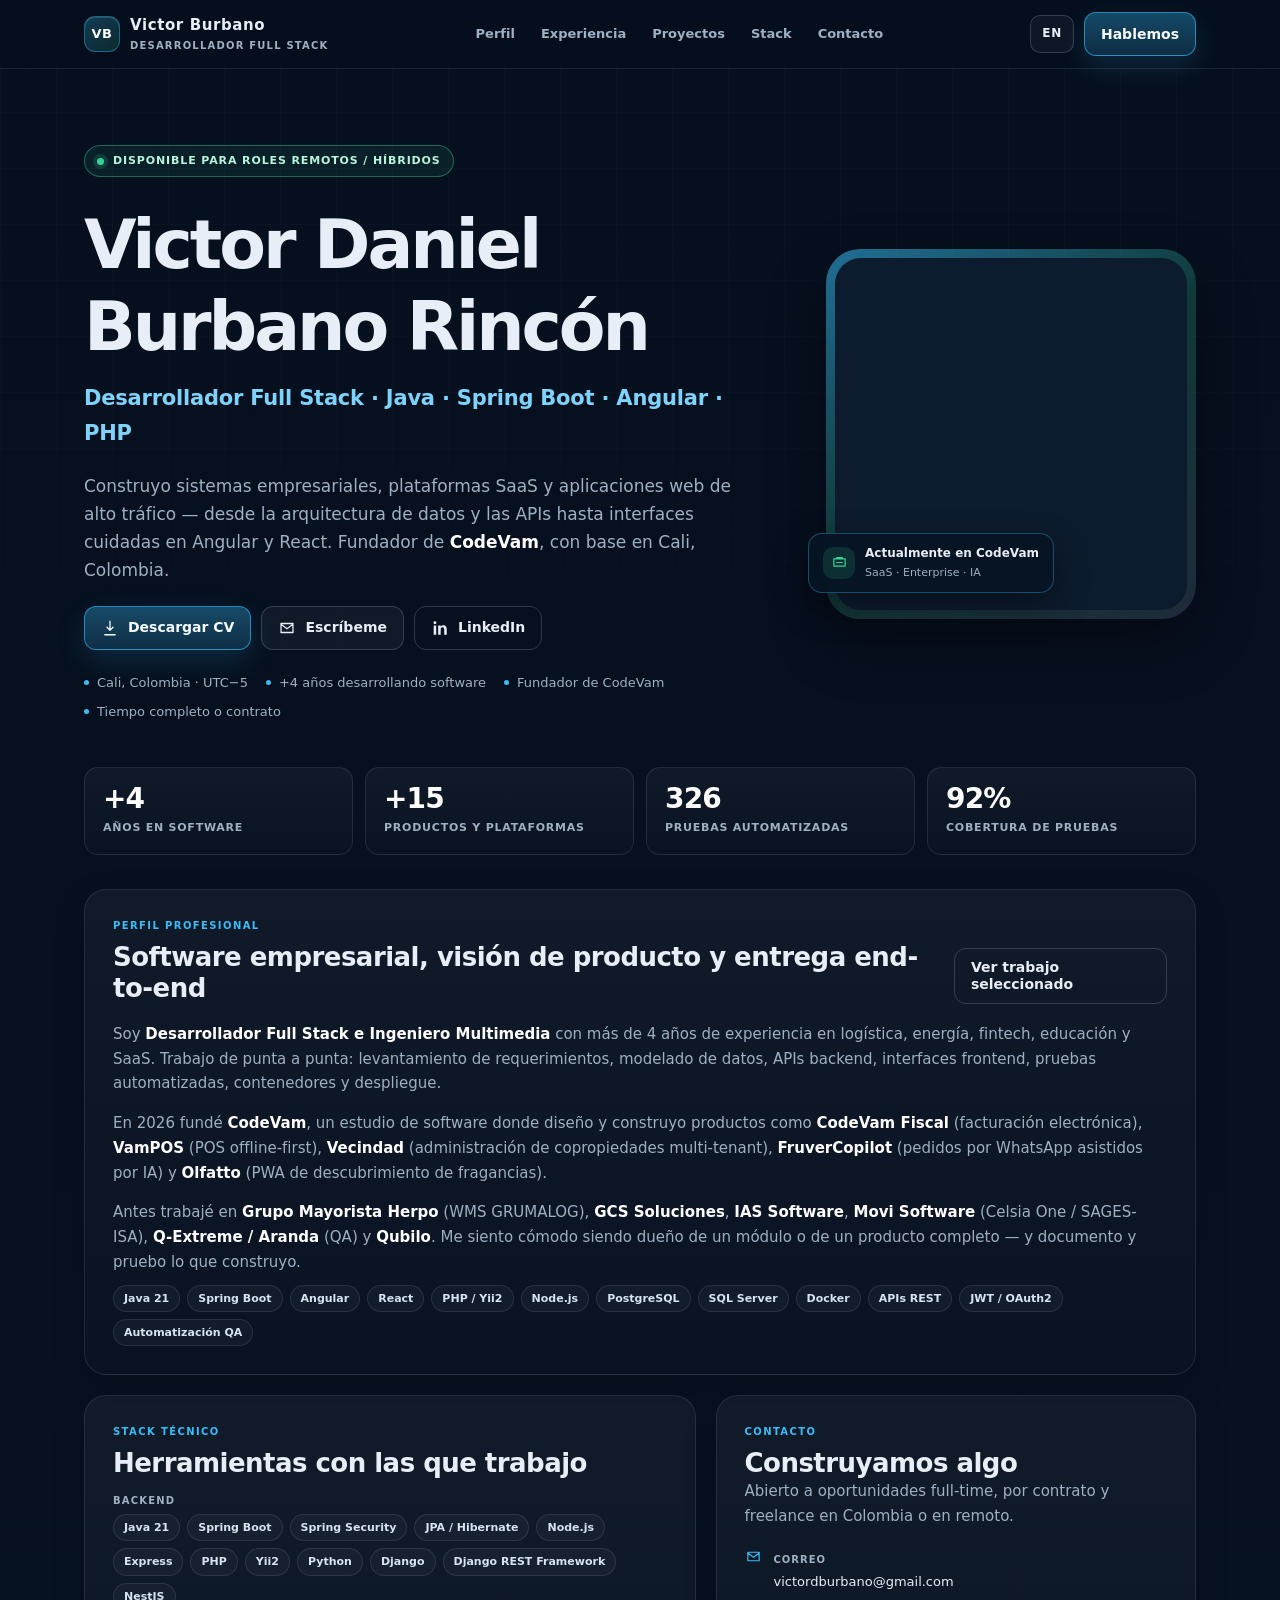
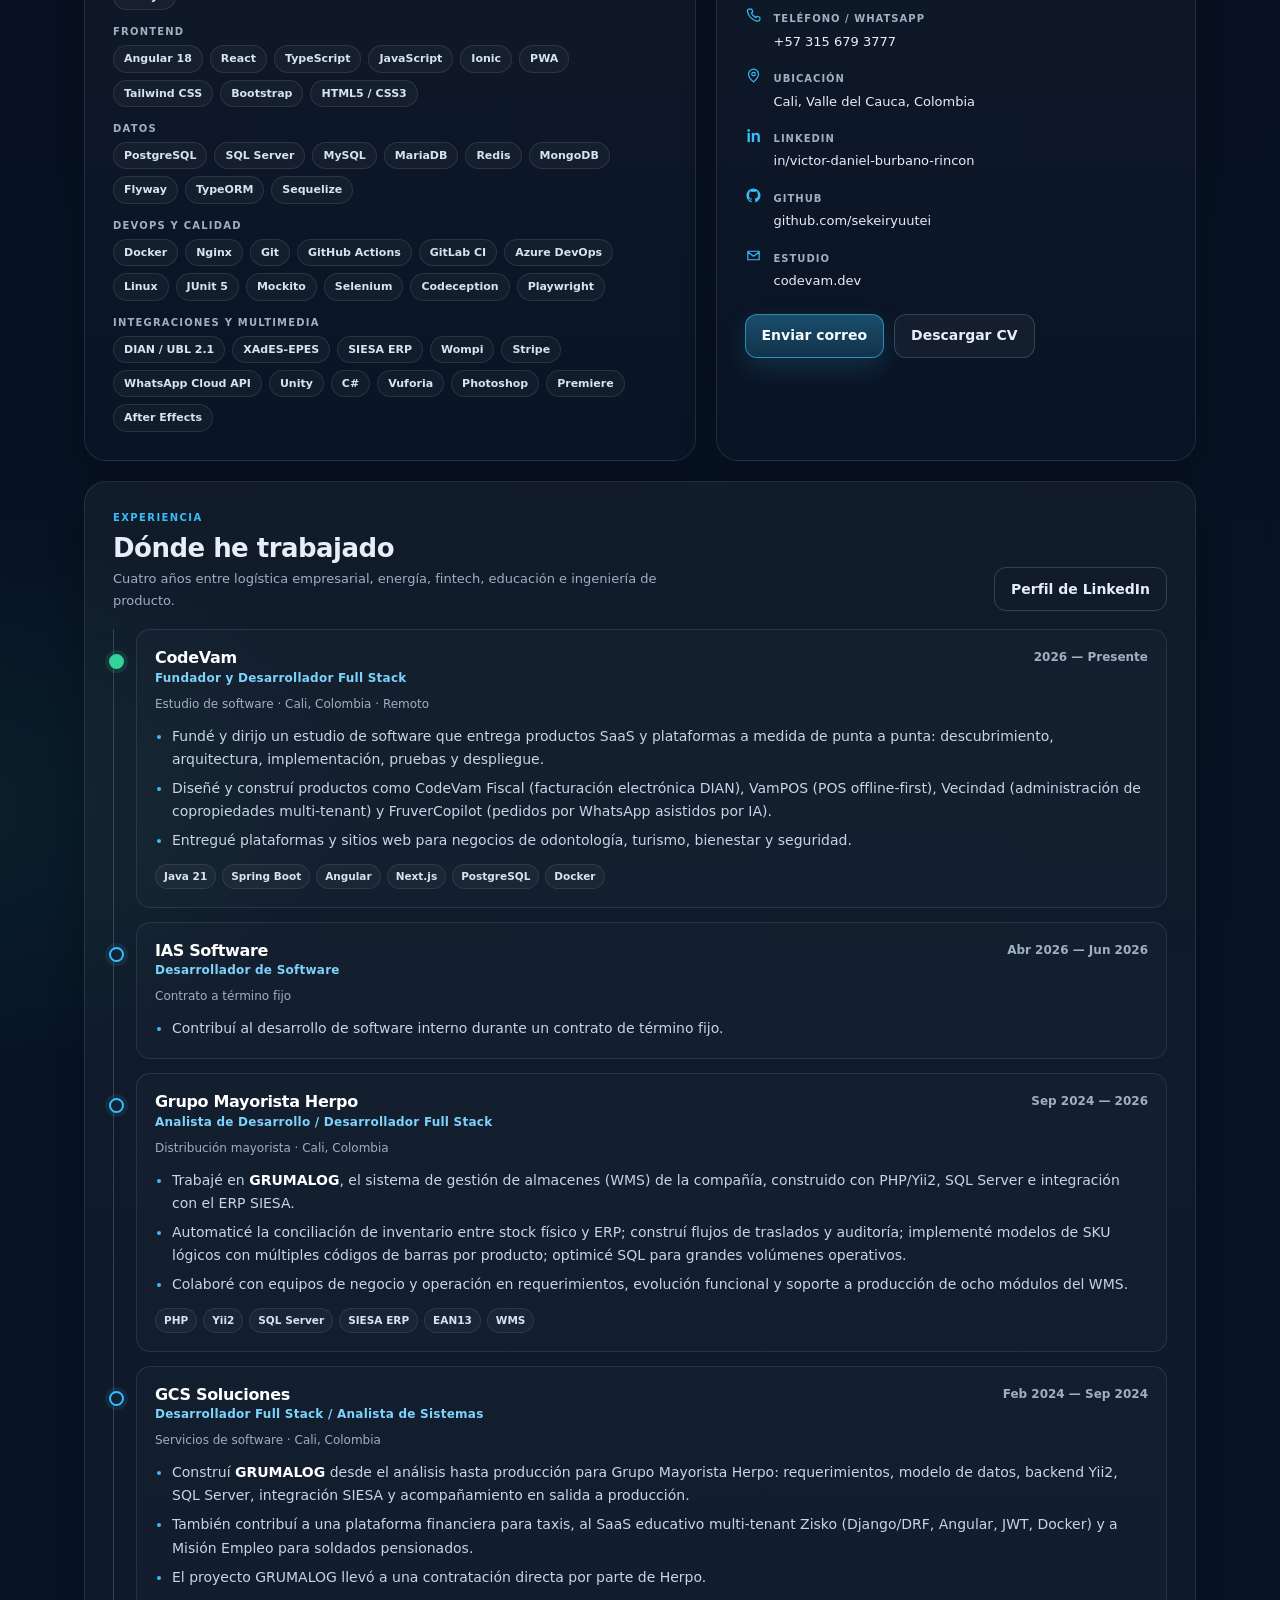
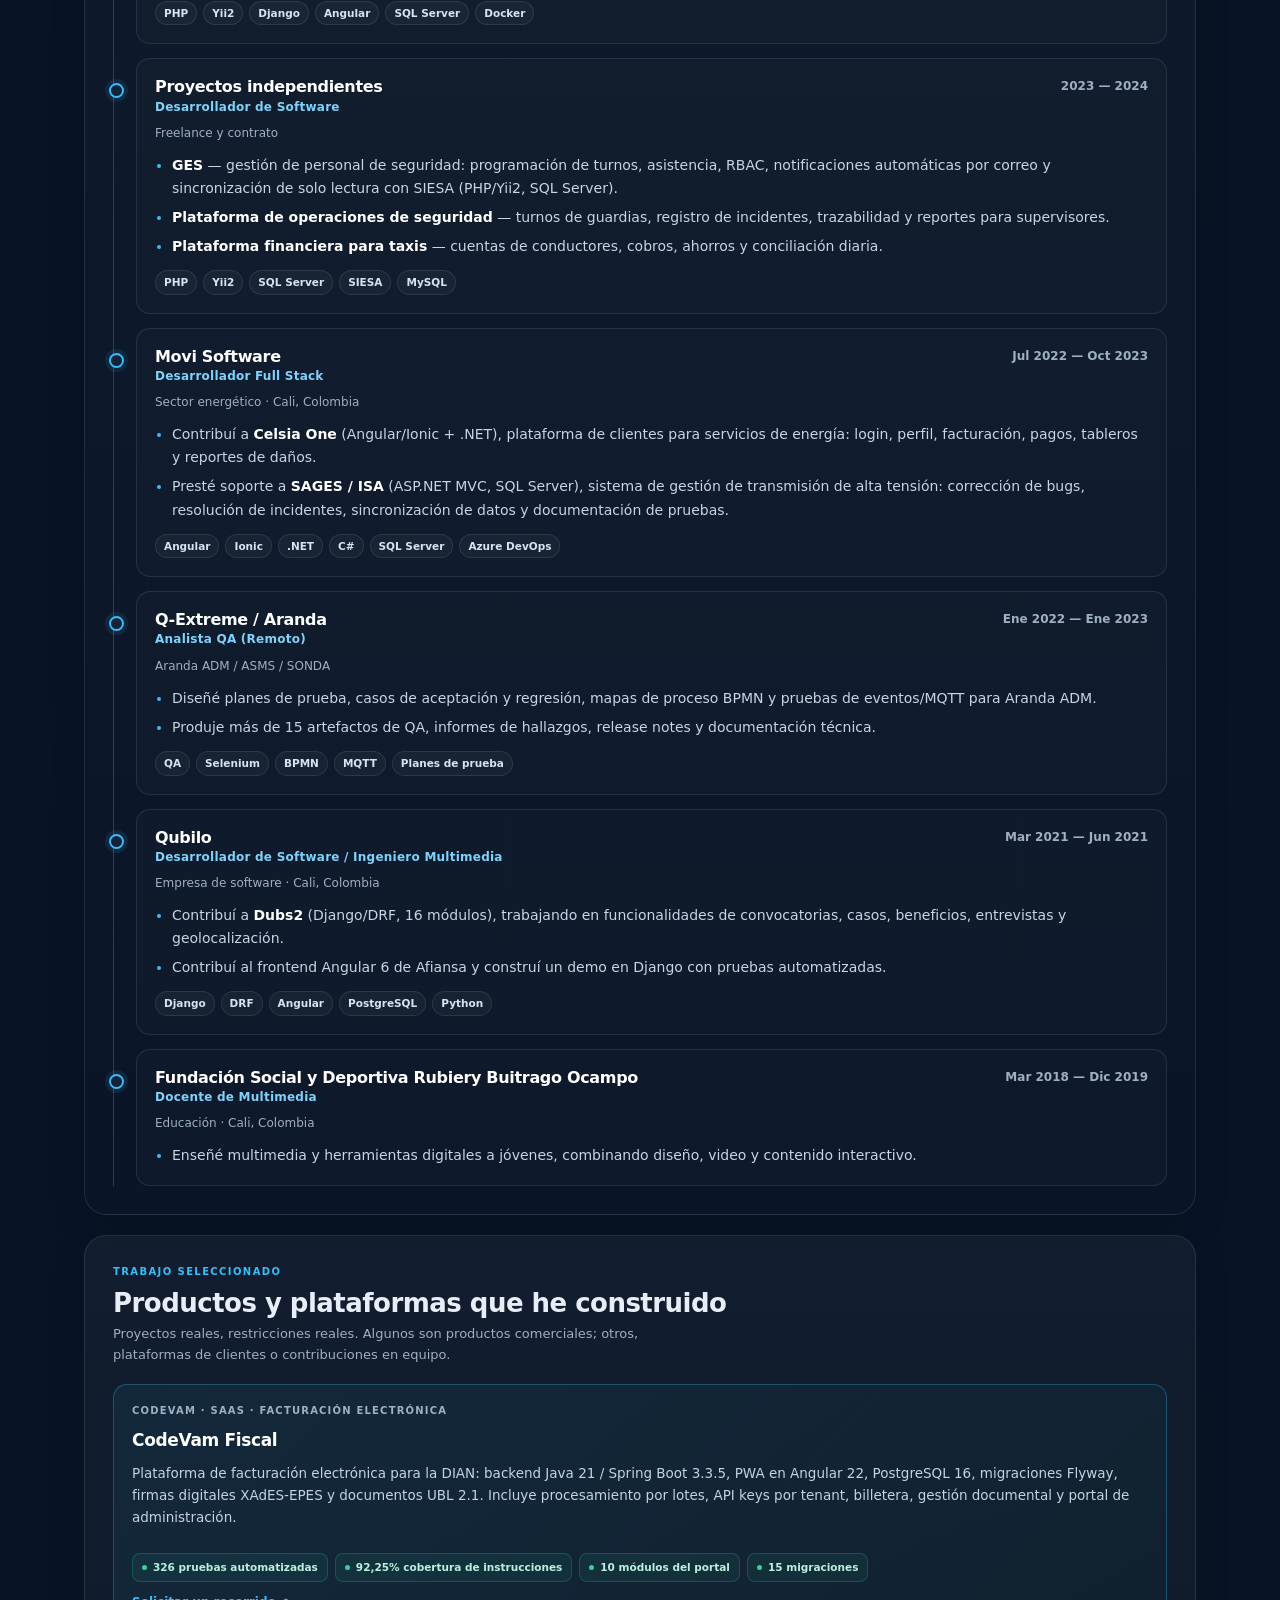
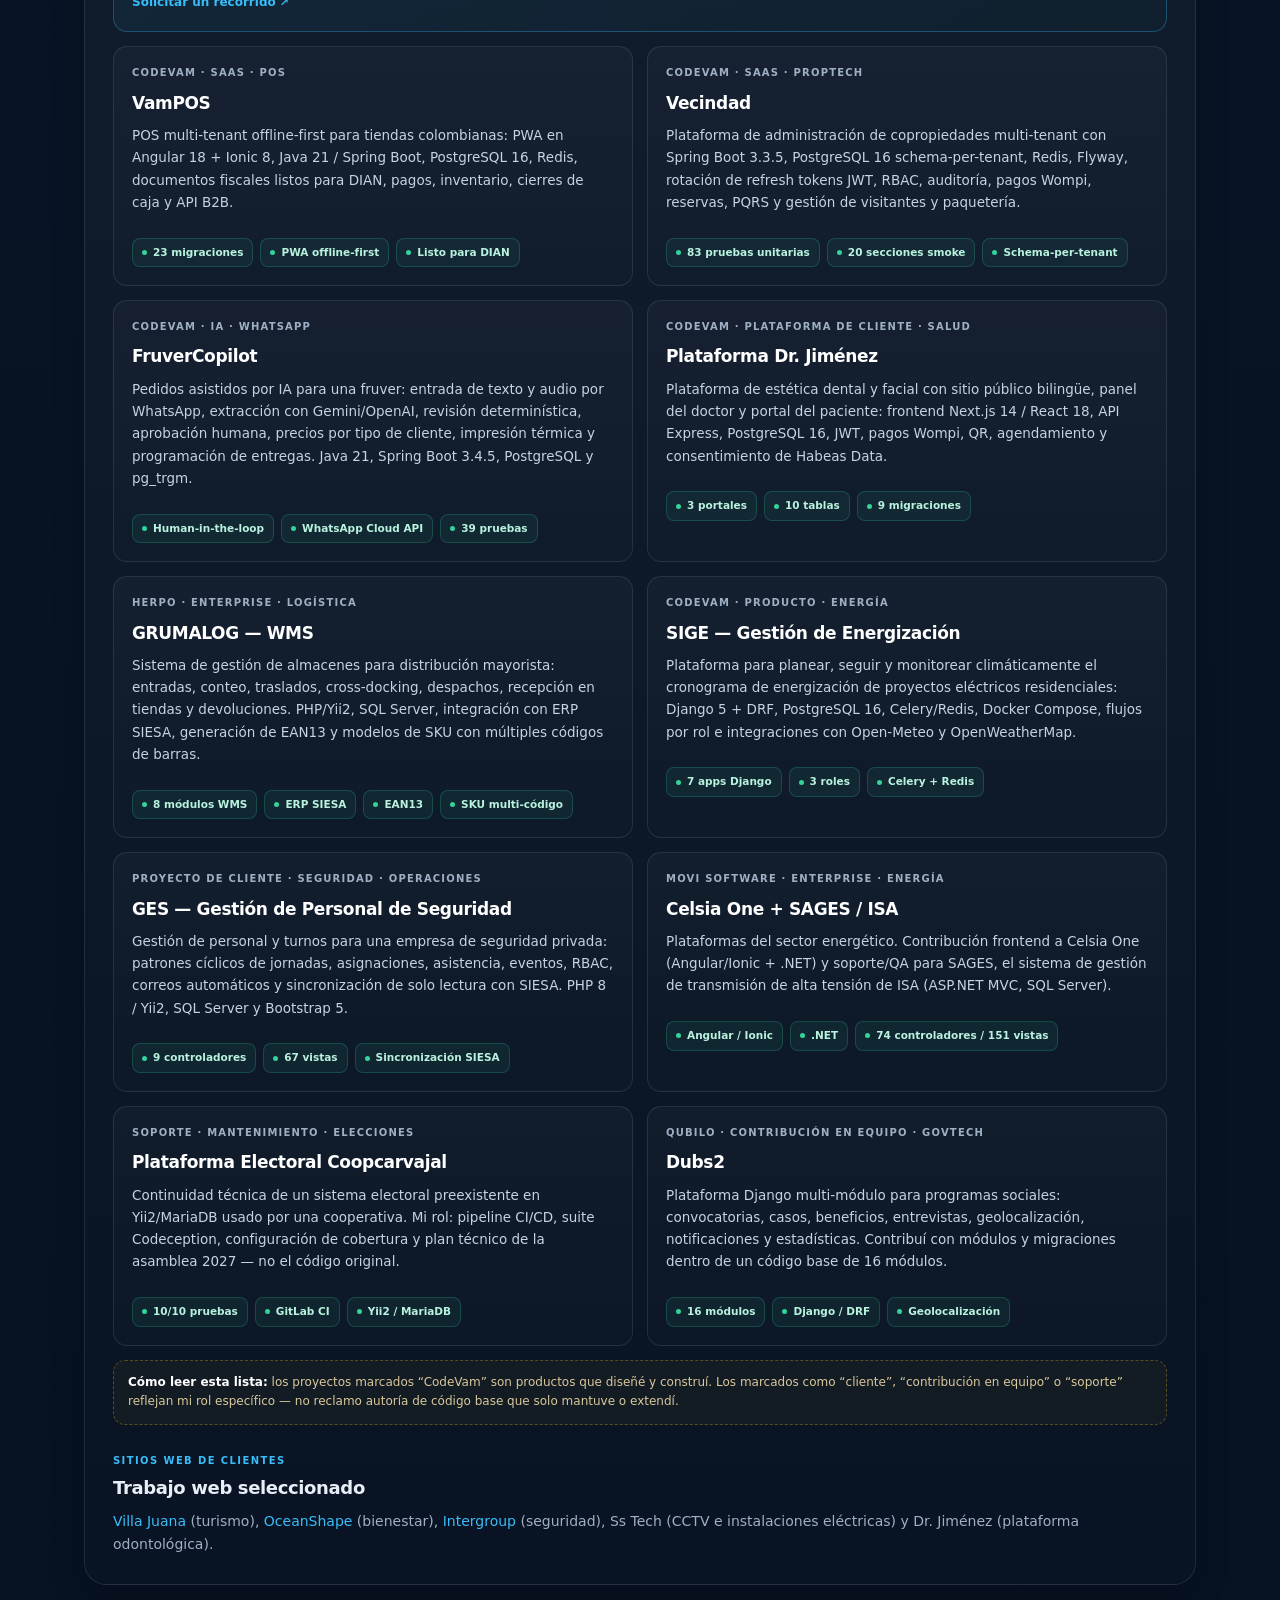
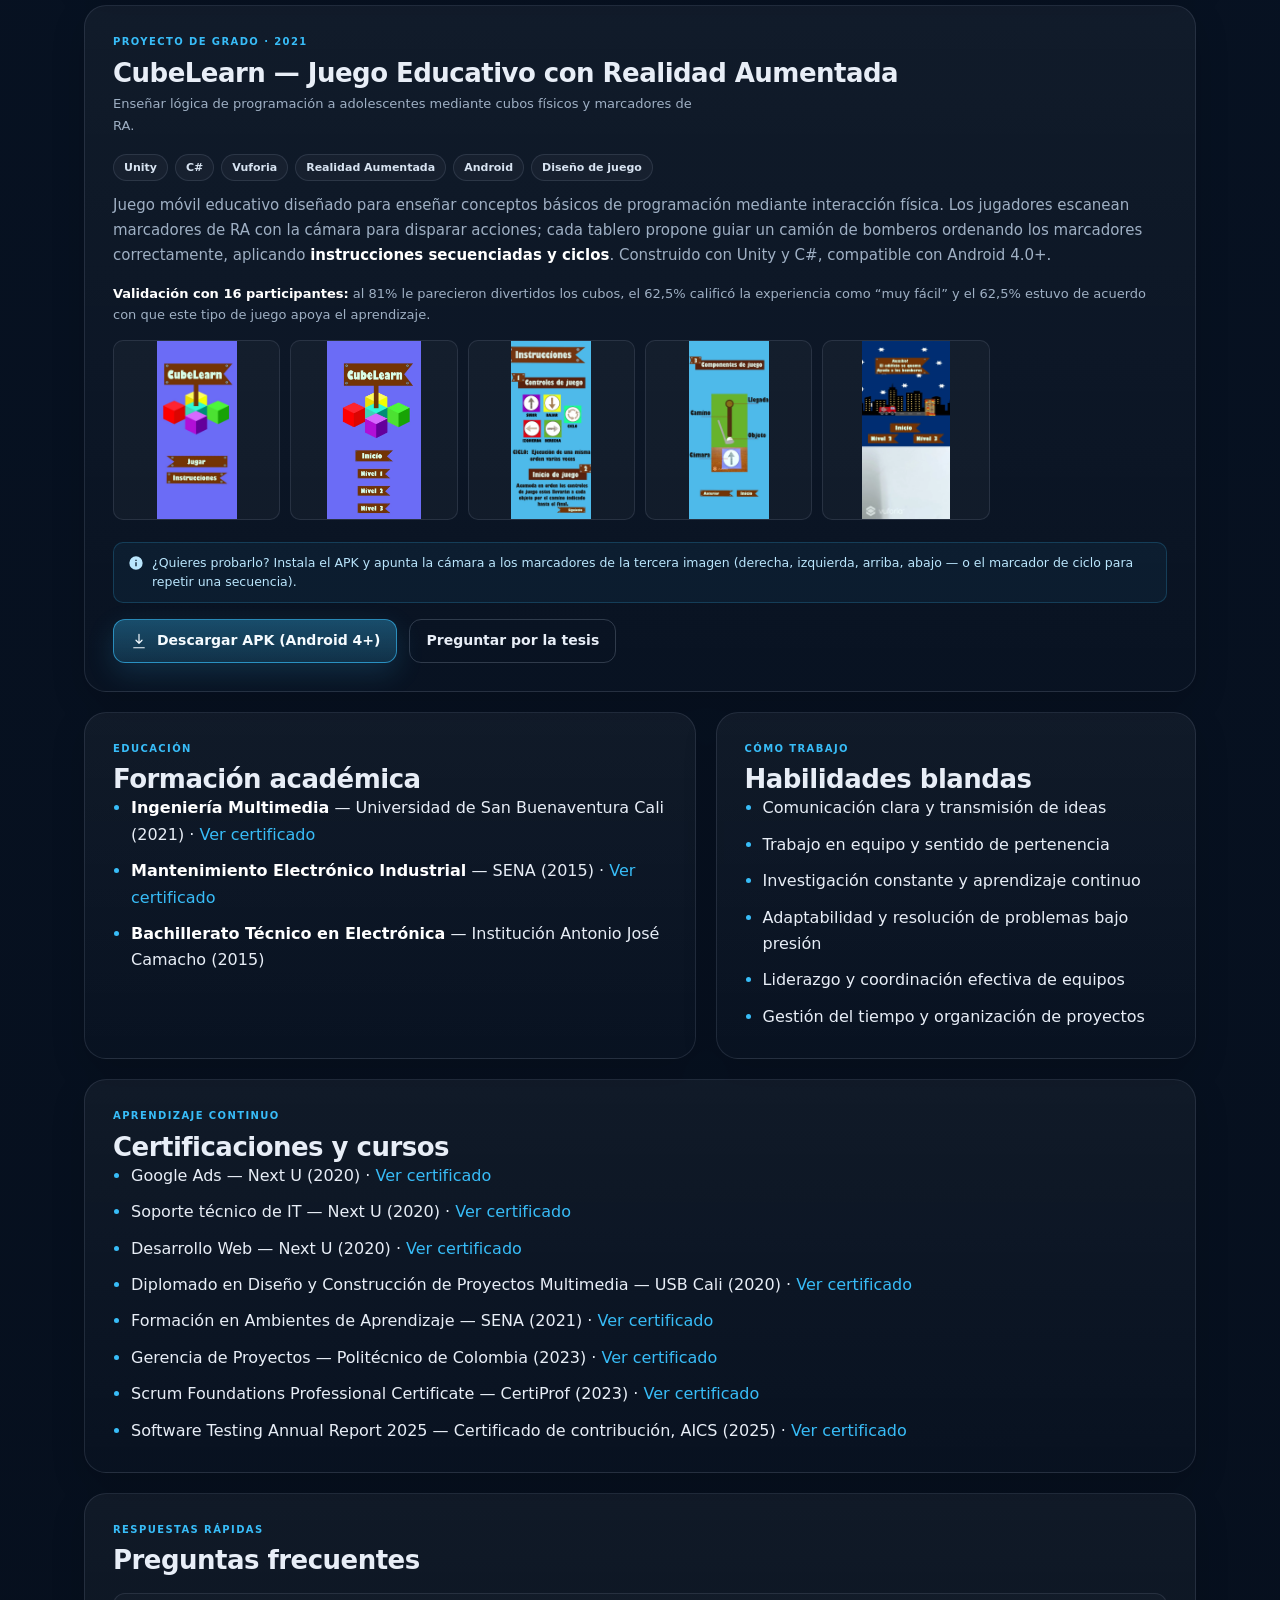
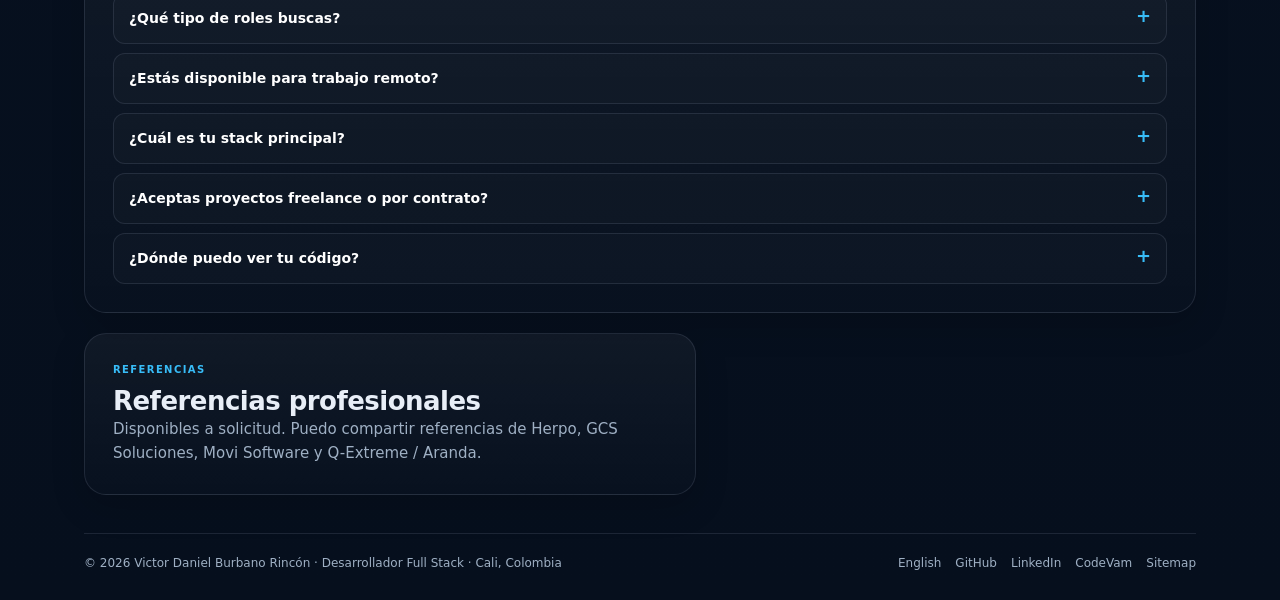
==== es/index.html @ fc30243d "Rebuild bilingual portfolio with verified experience and SEO Rewrite the EN/ES pages with verified r" ====
<!doctype html>
<html lang="es">
<head>
  <meta charset="utf-8">
  <meta name="viewport" content="width=device-width, initial-scale=1">
  <meta name="color-scheme" content="dark light">
  <meta name="format-detection" content="telephone=no">

  <title>Victor Burbano | Desarrollador Full Stack (Java, Spring Boot, Angular) — Cali, Colombia</title>
  <meta name="description" content="Desarrollador Full Stack en Cali, Colombia. Java/Spring Boot, Angular/React, PHP/Yii2 y Node. Fundador de CodeVam. Disponible para roles remotos e híbridos.">
  <meta name="keywords" content="Victor Burbano, Victor Daniel Burbano Rincón, desarrollador full stack Cali, desarrollador Java Colombia, Spring Boot, Angular, React, PHP Yii2, Node.js, trabajo remoto Colombia, CodeVam, ingeniero multimedia">
  <meta name="author" content="Victor Daniel Burbano Rincón">
  <meta name="robots" content="index, follow, max-image-preview:large, max-snippet:-1, max-video-preview:-1">
  <meta name="theme-color" content="#060f1d">
  <link rel="canonical" href="https://victorburbano.com/es/">
  <link rel="alternate" hreflang="en" href="https://victorburbano.com/">
  <link rel="alternate" hreflang="es" href="https://victorburbano.com/es/">
  <link rel="alternate" hreflang="x-default" href="https://victorburbano.com/">

  <!-- Open Graph -->
  <meta property="og:type" content="profile">
  <meta property="og:site_name" content="Victor Burbano — Desarrollador Full Stack">
  <meta property="og:url" content="https://victorburbano.com/es/">
  <meta property="og:title" content="Victor Burbano | Desarrollador Full Stack (Java, Spring Boot, Angular)">
  <meta property="og:description" content="Desarrollador Full Stack en Cali, Colombia. Java/Spring Boot, Angular/React, PHP/Yii2 y Node. Fundador de CodeVam. Disponible para roles remotos e híbridos.">
  <meta property="og:image" content="https://victorburbano.com/assets/og-image-es.jpg">
  <meta property="og:image:secure_url" content="https://victorburbano.com/assets/og-image-es.jpg">
  <meta property="og:image:type" content="image/jpeg">
  <meta property="og:image:width" content="1200">
  <meta property="og:image:height" content="630">
  <meta property="og:image:alt" content="Victor Burbano — Desarrollador Full Stack, Cali, Colombia">
  <meta property="og:locale" content="es_CO">
  <meta property="og:locale:alternate" content="en_US">
  <meta property="profile:first_name" content="Victor Daniel">
  <meta property="profile:last_name" content="Burbano Rincón">
  <meta property="profile:username" content="sekeiryuutei">

  <!-- Twitter / X -->
  <meta name="twitter:card" content="summary_large_image">
  <meta name="twitter:title" content="Victor Burbano | Desarrollador Full Stack (Java, Spring Boot, Angular)">
  <meta name="twitter:description" content="Desarrollador Full Stack en Cali, Colombia. Java/Spring Boot, Angular/React, PHP/Yii2 y Node. Fundador de CodeVam.">
  <meta name="twitter:image" content="https://victorburbano.com/assets/og-image-es.jpg">
  <meta name="twitter:image:alt" content="Victor Burbano — Desarrollador Full Stack, Cali, Colombia">

  <link rel="icon" href="../assets/favicon.ico" sizes="any">
  <link rel="icon" type="image/png" sizes="32x32" href="../assets/favicon-32.png">
  <link rel="icon" type="image/svg+xml" href="../assets/favicon.svg">
  <link rel="apple-touch-icon" sizes="180x180" href="../assets/apple-touch-icon.png">
  <link rel="manifest" href="../assets/site.webmanifest">

  <link rel="preload" as="image" href="../assets/profile-800.webp" type="image/webp" fetchpriority="high">
  <link href="../assets/estilos.css" rel="stylesheet">
  <script src="../js/app.js" defer></script>

  <script type="application/ld+json">
  {
    "@context": "https://schema.org",
    "@graph": [
      {
        "@type": "WebSite",
        "@id": "https://victorburbano.com/#website",
        "url": "https://victorburbano.com/",
        "name": "Victor Burbano — Desarrollador Full Stack",
        "description": "Portafolio y hoja de vida de Victor Daniel Burbano Rincón, Desarrollador Full Stack en Cali, Colombia.",
        "inLanguage": ["en", "es"],
        "publisher": { "@id": "https://victorburbano.com/#person" }
      },
      {
        "@type": "ProfilePage",
        "@id": "https://victorburbano.com/es/#profile",
        "url": "https://victorburbano.com/es/",
        "name": "Victor Burbano — Desarrollador Full Stack",
        "isPartOf": { "@id": "https://victorburbano.com/#website" },
        "about": { "@id": "https://victorburbano.com/#person" },
        "mainEntity": { "@id": "https://victorburbano.com/#person" },
        "inLanguage": "es",
        "dateModified": "2026-10-19"
      },
      {
        "@type": "Person",
        "@id": "https://victorburbano.com/#person",
        "name": "Victor Daniel Burbano Rincón",
        "alternateName": ["Victor Burbano", "Víctor Burbano", "Victor Daniel Burbano"],
        "jobTitle": "Desarrollador Full Stack",
        "description": "Desarrollador Full Stack e Ingeniero Multimedia con más de 4 años de experiencia construyendo sistemas empresariales, plataformas SaaS y aplicaciones web. Fundador de CodeVam.",
        "url": "https://victorburbano.com/",
        "image": {
          "@type": "ImageObject",
          "url": "https://victorburbano.com/assets/profile-800.jpg",
          "width": 800,
          "height": 800
        },
        "email": "victordburbano@gmail.com",
        "telephone": "+573156793777",
        "address": {
          "@type": "PostalAddress",
          "addressLocality": "Cali",
          "addressRegion": "Valle del Cauca",
          "addressCountry": "CO"
        },
        "sameAs": [
          "https://www.linkedin.com/in/victor-daniel-burbano-rincon-93b882168",
          "https://github.com/sekeiryuutei",
          "https://codevam.dev/",
          "https://www.instagram.com/victor_daniel_burbano/"
        ],
        "worksFor": {
          "@type": "Organization",
          "name": "CodeVam",
          "url": "https://codevam.dev/",
          "description": "Estudio de software para plataformas web a medida, productos SaaS e integraciones empresariales."
        },
        "alumniOf": [
          {
            "@type": "CollegeOrUniversity",
            "name": "Universidad de San Buenaventura Cali",
            "url": "https://www.usbcali.edu.co/"
          },
          {
            "@type": "EducationalOrganization",
            "name": "SENA",
            "url": "https://www.sena.edu.co/"
          }
        ],
        "hasCredential": [
          {
            "@type": "EducationalOccupationalCredential",
            "name": "Ingeniería Multimedia",
            "credentialCategory": "degree",
            "dateCreated": "2021"
          },
          {
            "@type": "EducationalOccupationalCredential",
            "name": "Scrum Foundations Professional Certificate",
            "credentialCategory": "certificate",
            "recognizedBy": { "@type": "Organization", "name": "CertiProf" },
            "dateCreated": "2023"
          }
        ],
        "knowsAbout": [
          "Java", "Spring Boot", "Spring Security", "Angular", "React", "TypeScript",
          "PHP", "Yii2", "Node.js", "Express", "Python", "Django",
          "PostgreSQL", "SQL Server", "MySQL", "MariaDB", "Redis", "MongoDB",
          "Docker", "GitLab CI", "GitHub Actions", "REST APIs", "JWT", "OAuth2",
          "Facturación electrónica", "DIAN", "SIESA ERP", "Arquitectura de software",
          "Pruebas automatizadas", "Selenium", "JUnit", "Codeception"
        ],
        "knowsLanguage": [
          { "@type": "Language", "name": "Español" },
          { "@type": "Language", "name": "Inglés" }
        ],
        "hasOccupation": {
          "@type": "Occupation",
          "name": "Desarrollador Full Stack",
          "occupationLocation": {
            "@type": "City",
            "name": "Cali",
            "addressCountry": "CO"
          },
          "skills": "Java, Spring Boot, Angular, React, PHP, Yii2, Node.js, PostgreSQL, SQL Server, Docker, automatización de pruebas"
        },
        "seeks": {
          "@type": "Demand",
          "name": "Roles full-time o por contrato de desarrollo full stack, backend o frontend — remoto o híbrido"
        }
      }
    ]
  }
  </script>

  <script type="application/ld+json">
  {
    "@context": "https://schema.org",
    "@type": "FAQPage",
    "mainEntity": [
      {
        "@type": "Question",
        "name": "¿Qué tipo de roles busca Victor Burbano?",
        "acceptedAnswer": {
          "@type": "Answer",
          "text": "Roles full stack, backend (Java/Spring Boot, PHP/Yii2, Node.js) y frontend (Angular/React). Está abierto a posiciones remotas o híbridas, full-time o por contrato."
        }
      },
      {
        "@type": "Question",
        "name": "¿Victor Burbano está disponible para trabajo remoto?",
        "acceptedAnswer": {
          "@type": "Answer",
          "text": "Sí. Está radicado en Cali, Colombia (UTC-5), y puede tener overlap con equipos de Estados Unidos y Europa."
        }
      },
      {
        "@type": "Question",
        "name": "¿Cuál es el stack principal de Victor Burbano?",
        "acceptedAnswer": {
          "@type": "Answer",
          "text": "Java 21 y Spring Boot, Angular y React, PHP/Yii2, Node.js, PostgreSQL y SQL Server, Docker, y pruebas automatizadas con JUnit, Mockito, Selenium y Codeception."
        }
      },
      {
        "@type": "Question",
        "name": "¿Victor Burbano acepta proyectos freelance o por contrato?",
        "acceptedAnswer": {
          "@type": "Answer",
          "text": "Sí, a través de CodeVam. Puede unirse a un equipo existente o entregar un proyecto de principio a fin, desde la arquitectura y el diseño de base de datos hasta el despliegue y las pruebas."
        }
      }
    ]
  }
  </script>
</head>

<body>
  <a class="skip-link" href="#main">Saltar al contenido</a>

  <header class="topbar">
    <div class="topbar-inner">
      <a class="brand" href="/es/">
        <span class="brand-mark" aria-hidden="true">VB</span>
        <span>Victor Burbano<small>Desarrollador Full Stack</small></span>
      </a>

      <nav class="site-nav" aria-label="Navegación principal">
        <a href="#about">Perfil</a>
        <a href="#experience">Experiencia</a>
        <a href="#projects">Proyectos</a>
        <a href="#skills">Stack</a>
        <a href="#contact">Contacto</a>
      </nav>

      <div class="header-actions">
        <a class="lang-switch" href="/" hreflang="en" lang="en" aria-label="EN - View this page in English">EN</a>
        <a class="btn primary" href="#contact">Hablemos</a>
      </div>
    </div>
  </header>

  <div class="wrap">
    <section class="hero" aria-labelledby="hero-title">
      <div class="hero-copy">
        <p class="availability"><span class="dot" aria-hidden="true"></span> Disponible para roles remotos / híbridos</p>
        <h1 id="hero-title">Victor Daniel Burbano Rincón</h1>
        <p class="hero-role">Desarrollador Full Stack · Java · Spring Boot · Angular · PHP</p>
        <p class="hero-lede">
          Construyo sistemas empresariales, plataformas SaaS y aplicaciones web de alto tráfico — desde la
          arquitectura de datos y las APIs hasta interfaces cuidadas en Angular y React. Fundador de
          <strong>CodeVam</strong>, con base en Cali, Colombia.
        </p>
        <div class="actions">
          <a class="btn primary" href="../assets/cv.pdf" download="Victor_Burbano_CV.pdf">
            <svg width="18" height="18" viewBox="0 0 24 24" fill="none" aria-hidden="true">
              <path d="M12 3v12m0 0 4-4m-4 4-4-4M5 21h14" stroke="currentColor" stroke-width="1.7" stroke-linecap="round" stroke-linejoin="round"/>
            </svg>
            Descargar CV
          </a>
          <a class="btn" href="mailto:victordburbano@gmail.com?subject=Oportunidad%20laboral%20para%20Victor%20Burbano">
            <svg width="18" height="18" viewBox="0 0 24 24" fill="none" aria-hidden="true">
              <path d="M4 6h16v12H4zM4 7l8 6 8-6" stroke="currentColor" stroke-width="1.7" stroke-linecap="round" stroke-linejoin="round"/>
            </svg>
            Escríbeme
          </a>
          <a class="btn ghost" href="https://www.linkedin.com/in/victor-daniel-burbano-rincon-93b882168" target="_blank" rel="me noopener noreferrer">
            <svg width="18" height="18" viewBox="0 0 24 24" fill="currentColor" aria-hidden="true">
              <path d="M6.94 8.5H3.56V21h3.38V8.5ZM5.25 3A1.97 1.97 0 1 0 5.24 6.94 1.97 1.97 0 0 0 5.25 3ZM21 13.57c0-3.64-1.94-5.33-4.53-5.33a3.92 3.92 0 0 0-3.56 1.96V8.5H9.53V21h3.38v-6.68c0-1.76.33-3.47 2.52-3.47 2.15 0 2.18 2.01 2.18 3.58V21H21v-7.43Z"/>
            </svg>
            LinkedIn
          </a>
        </div>
        <ul class="hero-facts">
          <li>Cali, Colombia · UTC−5</li>
          <li>+4 años desarrollando software</li>
          <li>Fundador de CodeVam</li>
          <li>Tiempo completo o contrato</li>
        </ul>
      </div>

      <div class="hero-photo">
        <div class="photo-frame">
          <picture>
            <source type="image/webp" srcset="../assets/profile-400.webp 400w, ../assets/profile-800.webp 800w" sizes="(max-width: 760px) 330px, 370px">
            <img src="../assets/profile-800.jpg" srcset="../assets/profile-400.jpg 400w, ../assets/profile-800.jpg 800w" sizes="(max-width: 760px) 330px, 370px" alt="Retrato de Victor Daniel Burbano Rincón" width="800" height="800" fetchpriority="high" decoding="async">
          </picture>
        </div>
        <div class="photo-note">
          <span class="mini-icon" aria-hidden="true">
            <svg width="17" height="17" viewBox="0 0 24 24" fill="none"><path d="M4 7h16v10H4zM8 7V5h8v2M8 12h8" stroke="currentColor" stroke-width="1.7" stroke-linecap="round" stroke-linejoin="round"/></svg>
          </span>
          <div>Actualmente en CodeVam<span>SaaS · Enterprise · IA</span></div>
        </div>
      </div>
    </section>

    <div class="stats" aria-label="Resumen de carrera">
      <div class="stat"><strong>+4</strong><span>Años en software</span></div>
      <div class="stat"><strong>+15</strong><span>Productos y plataformas</span></div>
      <div class="stat"><strong>326</strong><span>Pruebas automatizadas</span></div>
      <div class="stat"><strong>92%</strong><span>Cobertura de pruebas</span></div>
    </div>

    <main id="main" class="grid content">
      <section class="card card--wide" id="about" aria-labelledby="about-title">
        <div class="section-head">
          <div>
            <span class="eyebrow">Perfil profesional</span>
            <h2 id="about-title">Software empresarial, visión de producto y entrega end-to-end</h2>
          </div>
          <a class="btn ghost" href="#projects">Ver trabajo seleccionado</a>
        </div>
        <div class="lede">
          <p>
            Soy <strong>Desarrollador Full Stack e Ingeniero Multimedia</strong> con más de 4 años de experiencia
            en logística, energía, fintech, educación y SaaS. Trabajo de punta a punta: levantamiento de
            requerimientos, modelado de datos, APIs backend, interfaces frontend, pruebas automatizadas,
            contenedores y despliegue.
          </p>
          <p>
            En 2026 fundé <strong>CodeVam</strong>, un estudio de software donde diseño y construyo productos como
            <strong>CodeVam Fiscal</strong> (facturación electrónica), <strong>VamPOS</strong> (POS offline-first),
            <strong>Vecindad</strong> (administración de copropiedades multi-tenant), <strong>FruverCopilot</strong>
            (pedidos por WhatsApp asistidos por IA) y <strong>Olfatto</strong> (PWA de descubrimiento de fragancias).
          </p>
          <p>
            Antes trabajé en <strong>Grupo Mayorista Herpo</strong> (WMS GRUMALOG), <strong>GCS Soluciones</strong>,
            <strong>IAS Software</strong>, <strong>Movi Software</strong> (Celsia One / SAGES-ISA),
            <strong>Q-Extreme / Aranda</strong> (QA) y <strong>Qubilo</strong>. Me siento cómodo siendo dueño de un
            módulo o de un producto completo — y documento y pruebo lo que construyo.
          </p>
        </div>
        <div class="pills" aria-label="Tecnologías principales">
          <span class="pill">Java 21</span><span class="pill">Spring Boot</span><span class="pill">Angular</span>
          <span class="pill">React</span><span class="pill">PHP / Yii2</span><span class="pill">Node.js</span>
          <span class="pill">PostgreSQL</span><span class="pill">SQL Server</span><span class="pill">Docker</span>
          <span class="pill">APIs REST</span><span class="pill">JWT / OAuth2</span><span class="pill">Automatización QA</span>
        </div>
      </section>

      <section class="card" id="skills" aria-labelledby="skills-title">
        <span class="eyebrow">Stack técnico</span>
        <h2 id="skills-title">Herramientas con las que trabajo</h2>

        <div class="pill-group">
          <h3>Backend</h3>
          <div class="pills">
            <span class="pill">Java 21</span><span class="pill">Spring Boot</span><span class="pill">Spring Security</span>
            <span class="pill">JPA / Hibernate</span><span class="pill">Node.js</span><span class="pill">Express</span>
            <span class="pill">PHP</span><span class="pill">Yii2</span><span class="pill">Python</span>
            <span class="pill">Django</span><span class="pill">Django REST Framework</span><span class="pill">NestJS</span>
          </div>
        </div>

        <div class="pill-group">
          <h3>Frontend</h3>
          <div class="pills">
            <span class="pill">Angular 18</span><span class="pill">React</span><span class="pill">TypeScript</span>
            <span class="pill">JavaScript</span><span class="pill">Ionic</span><span class="pill">PWA</span>
            <span class="pill">Tailwind CSS</span><span class="pill">Bootstrap</span><span class="pill">HTML5 / CSS3</span>
          </div>
        </div>

        <div class="pill-group">
          <h3>Datos</h3>
          <div class="pills">
            <span class="pill">PostgreSQL</span><span class="pill">SQL Server</span><span class="pill">MySQL</span>
            <span class="pill">MariaDB</span><span class="pill">Redis</span><span class="pill">MongoDB</span>
            <span class="pill">Flyway</span><span class="pill">TypeORM</span><span class="pill">Sequelize</span>
          </div>
        </div>

        <div class="pill-group">
          <h3>DevOps y calidad</h3>
          <div class="pills">
            <span class="pill">Docker</span><span class="pill">Nginx</span><span class="pill">Git</span>
            <span class="pill">GitHub Actions</span><span class="pill">GitLab CI</span><span class="pill">Azure DevOps</span>
            <span class="pill">Linux</span><span class="pill">JUnit 5</span><span class="pill">Mockito</span>
            <span class="pill">Selenium</span><span class="pill">Codeception</span><span class="pill">Playwright</span>
          </div>
        </div>

        <div class="pill-group">
          <h3>Integraciones y multimedia</h3>
          <div class="pills">
            <span class="pill">DIAN / UBL 2.1</span><span class="pill">XAdES-EPES</span><span class="pill">SIESA ERP</span>
            <span class="pill">Wompi</span><span class="pill">Stripe</span><span class="pill">WhatsApp Cloud API</span>
            <span class="pill">Unity</span><span class="pill">C#</span><span class="pill">Vuforia</span>
            <span class="pill">Photoshop</span><span class="pill">Premiere</span><span class="pill">After Effects</span>
          </div>
        </div>
      </section>

      <aside class="card" id="contact" aria-labelledby="contact-title">
        <span class="eyebrow">Contacto</span>
        <h2 id="contact-title">Construyamos algo</h2>
        <p class="lede" style="margin-bottom:16px;">Abierto a oportunidades full-time, por contrato y freelance en Colombia o en remoto.</p>

        <div class="contact-list">
          <div class="contact-item">
            <svg width="17" height="17" viewBox="0 0 24 24" fill="none" aria-hidden="true"><path d="M4 6h16v12H4zM4 7l8 6 8-6" stroke="currentColor" stroke-width="1.7" stroke-linecap="round" stroke-linejoin="round"/></svg>
            <div><span class="label">Correo</span><a href="mailto:victordburbano@gmail.com">victordburbano@gmail.com</a></div>
          </div>
          <div class="contact-item">
            <svg width="17" height="17" viewBox="0 0 24 24" fill="none" aria-hidden="true"><path d="M6.6 3h3l1.4 4.2-2 1.3a13 13 0 0 0 6.5 6.5l1.3-2L21 14.4v3a2.6 2.6 0 0 1-2.8 2.6A16.8 16.8 0 0 1 3.4 5.8 2.6 2.6 0 0 1 6 3Z" stroke="currentColor" stroke-width="1.7" stroke-linejoin="round"/></svg>
            <div><span class="label">Teléfono / WhatsApp</span><a href="https://wa.me/573156793777?text=Hola%20Victor%2C%20vi%20tu%20portafolio" target="_blank" rel="noopener noreferrer">+57 315 679 3777</a></div>
          </div>
          <div class="contact-item">
            <svg width="17" height="17" viewBox="0 0 24 24" fill="none" aria-hidden="true"><path d="M12 21s7-5.2 7-11a7 7 0 1 0-14 0c0 5.8 7 11 7 11Z" stroke="currentColor" stroke-width="1.7"/><circle cx="12" cy="10" r="2.5" stroke="currentColor" stroke-width="1.7"/></svg>
            <div><span class="label">Ubicación</span><span class="value">Cali, Valle del Cauca, Colombia</span></div>
          </div>
          <div class="contact-item">
            <svg width="17" height="17" viewBox="0 0 24 24" fill="currentColor" aria-hidden="true"><path d="M6.94 8.5H3.56V21h3.38V8.5ZM5.25 3A1.97 1.97 0 1 0 5.24 6.94 1.97 1.97 0 0 0 5.25 3ZM21 13.57c0-3.64-1.94-5.33-4.53-5.33a3.92 3.92 0 0 0-3.56 1.96V8.5H9.53V21h3.38v-6.68c0-1.76.33-3.47 2.52-3.47 2.15 0 2.18 2.01 2.18 3.58V21H21v-7.43Z"/></svg>
            <div><span class="label">LinkedIn</span><a href="https://www.linkedin.com/in/victor-daniel-burbano-rincon-93b882168" target="_blank" rel="me noopener noreferrer">in/victor-daniel-burbano-rincon</a></div>
          </div>
          <div class="contact-item">
            <svg width="17" height="17" viewBox="0 0 24 24" fill="currentColor" aria-hidden="true"><path d="M12 2a10 10 0 0 0-3.16 19.49c.5.09.68-.22.68-.48v-1.7c-2.78.6-3.37-1.34-3.37-1.34-.45-1.16-1.1-1.47-1.1-1.47-.9-.62.07-.6.07-.6 1 .07 1.53 1.03 1.53 1.03.88 1.52 2.32 1.08 2.89.83.09-.64.35-1.08.63-1.33-2.22-.25-4.55-1.11-4.55-4.94 0-1.09.39-1.98 1.03-2.68-.1-.25-.45-1.27.1-2.64 0 0 .84-.27 2.75 1.02A9.6 9.6 0 0 1 12 6.8c.85 0 1.71.11 2.51.34 1.9-1.29 2.74-1.02 2.74-1.02.55 1.37.2 2.39.1 2.64.64.7 1.03 1.59 1.03 2.68 0 3.84-2.34 4.68-4.57 4.93.36.31.68.92.68 1.85v2.74c0 .27.18.58.69.48A10 10 0 0 0 12 2Z"/></svg>
            <div><span class="label">GitHub</span><a href="https://github.com/sekeiryuutei" target="_blank" rel="me noopener noreferrer">github.com/sekeiryuutei</a></div>
          </div>
          <div class="contact-item">
            <svg width="17" height="17" viewBox="0 0 24 24" fill="none" aria-hidden="true"><path d="M4 6h16v12H4zM4 7l8 6 8-6" stroke="currentColor" stroke-width="1.7" stroke-linecap="round" stroke-linejoin="round"/></svg>
            <div><span class="label">Estudio</span><a href="https://codevam.dev/" target="_blank" rel="noopener noreferrer">codevam.dev</a></div>
          </div>
        </div>

        <div class="actions">
          <a class="btn primary" href="mailto:victordburbano@gmail.com?subject=Oportunidad%20laboral%20para%20Victor%20Burbano">Enviar correo</a>
          <a class="btn" href="../assets/cv.pdf" download="Victor_Burbano_CV.pdf">Descargar CV</a>
        </div>
      </aside>

      <section class="card card--wide" id="experience" aria-labelledby="experience-title">
        <div class="section-head">
          <div>
            <span class="eyebrow">Experiencia</span>
            <h2 id="experience-title">Dónde he trabajado</h2>
            <p>Cuatro años entre logística empresarial, energía, fintech, educación e ingeniería de producto.</p>
          </div>
          <a class="btn ghost" href="https://www.linkedin.com/in/victor-daniel-burbano-rincon-93b882168" target="_blank" rel="noopener noreferrer">Perfil de LinkedIn</a>
        </div>

        <div class="timeline">
          <article class="job job--current">
            <div class="job-head">
              <div>
                <h3 class="job-title">CodeVam <span>Fundador y Desarrollador Full Stack</span></h3>
                <p class="job-foot">Estudio de software · Cali, Colombia · Remoto</p>
              </div>
              <div class="job-meta">2026 — Presente</div>
            </div>
            <div class="job-body">
              <ul>
                <li>Fundé y dirijo un estudio de software que entrega productos SaaS y plataformas a medida de punta a punta: descubrimiento, arquitectura, implementación, pruebas y despliegue.</li>
                <li>Diseñé y construí productos como CodeVam Fiscal (facturación electrónica DIAN), VamPOS (POS offline-first), Vecindad (administración de copropiedades multi-tenant) y FruverCopilot (pedidos por WhatsApp asistidos por IA).</li>
                <li>Entregué plataformas y sitios web para negocios de odontología, turismo, bienestar y seguridad.</li>
              </ul>
            </div>
            <div class="job-tags">
              <span class="tag">Java 21</span><span class="tag">Spring Boot</span><span class="tag">Angular</span>
              <span class="tag">Next.js</span><span class="tag">PostgreSQL</span><span class="tag">Docker</span>
            </div>
          </article>

          <article class="job">
            <div class="job-head">
              <div>
                <h3 class="job-title">IAS Software <span>Desarrollador de Software</span></h3>
                <p class="job-foot">Contrato a término fijo</p>
              </div>
              <div class="job-meta">Abr 2026 — Jun 2026</div>
            </div>
            <div class="job-body">
              <ul>
                <li>Contribuí al desarrollo de software interno durante un contrato de término fijo.</li>
              </ul>
            </div>
          </article>

          <article class="job">
            <div class="job-head">
              <div>
                <h3 class="job-title">Grupo Mayorista Herpo <span>Analista de Desarrollo / Desarrollador Full Stack</span></h3>
                <p class="job-foot">Distribución mayorista · Cali, Colombia</p>
              </div>
              <div class="job-meta">Sep 2024 — 2026</div>
            </div>
            <div class="job-body">
              <ul>
                <li>Trabajé en <strong>GRUMALOG</strong>, el sistema de gestión de almacenes (WMS) de la compañía, construido con PHP/Yii2, SQL Server e integración con el ERP SIESA.</li>
                <li>Automaticé la conciliación de inventario entre stock físico y ERP; construí flujos de traslados y auditoría; implementé modelos de SKU lógicos con múltiples códigos de barras por producto; optimicé SQL para grandes volúmenes operativos.</li>
                <li>Colaboré con equipos de negocio y operación en requerimientos, evolución funcional y soporte a producción de ocho módulos del WMS.</li>
              </ul>
            </div>
            <div class="job-tags">
              <span class="tag">PHP</span><span class="tag">Yii2</span><span class="tag">SQL Server</span>
              <span class="tag">SIESA ERP</span><span class="tag">EAN13</span><span class="tag">WMS</span>
            </div>
          </article>

          <article class="job">
            <div class="job-head">
              <div>
                <h3 class="job-title">GCS Soluciones <span>Desarrollador Full Stack / Analista de Sistemas</span></h3>
                <p class="job-foot">Servicios de software · Cali, Colombia</p>
              </div>
              <div class="job-meta">Feb 2024 — Sep 2024</div>
            </div>
            <div class="job-body">
              <ul>
                <li>Construí <strong>GRUMALOG</strong> desde el análisis hasta producción para Grupo Mayorista Herpo: requerimientos, modelo de datos, backend Yii2, SQL Server, integración SIESA y acompañamiento en salida a producción.</li>
                <li>También contribuí a una plataforma financiera para taxis, al SaaS educativo multi-tenant Zisko (Django/DRF, Angular, JWT, Docker) y a Misión Empleo para soldados pensionados.</li>
                <li>El proyecto GRUMALOG llevó a una contratación directa por parte de Herpo.</li>
              </ul>
            </div>
            <div class="job-tags">
              <span class="tag">PHP</span><span class="tag">Yii2</span><span class="tag">Django</span>
              <span class="tag">Angular</span><span class="tag">SQL Server</span><span class="tag">Docker</span>
            </div>
          </article>

          <article class="job">
            <div class="job-head">
              <div>
                <h3 class="job-title">Proyectos independientes <span>Desarrollador de Software</span></h3>
                <p class="job-foot">Freelance y contrato</p>
              </div>
              <div class="job-meta">2023 — 2024</div>
            </div>
            <div class="job-body">
              <ul>
                <li><strong>GES</strong> — gestión de personal de seguridad: programación de turnos, asistencia, RBAC, notificaciones automáticas por correo y sincronización de solo lectura con SIESA (PHP/Yii2, SQL Server).</li>
                <li><strong>Plataforma de operaciones de seguridad</strong> — turnos de guardias, registro de incidentes, trazabilidad y reportes para supervisores.</li>
                <li><strong>Plataforma financiera para taxis</strong> — cuentas de conductores, cobros, ahorros y conciliación diaria.</li>
              </ul>
            </div>
            <div class="job-tags">
              <span class="tag">PHP</span><span class="tag">Yii2</span><span class="tag">SQL Server</span>
              <span class="tag">SIESA</span><span class="tag">MySQL</span>
            </div>
          </article>

          <article class="job">
            <div class="job-head">
              <div>
                <h3 class="job-title">Movi Software <span>Desarrollador Full Stack</span></h3>
                <p class="job-foot">Sector energético · Cali, Colombia</p>
              </div>
              <div class="job-meta">Jul 2022 — Oct 2023</div>
            </div>
            <div class="job-body">
              <ul>
                <li>Contribuí a <strong>Celsia One</strong> (Angular/Ionic + .NET), plataforma de clientes para servicios de energía: login, perfil, facturación, pagos, tableros y reportes de daños.</li>
                <li>Presté soporte a <strong>SAGES / ISA</strong> (ASP.NET MVC, SQL Server), sistema de gestión de transmisión de alta tensión: corrección de bugs, resolución de incidentes, sincronización de datos y documentación de pruebas.</li>
              </ul>
            </div>
            <div class="job-tags">
              <span class="tag">Angular</span><span class="tag">Ionic</span><span class="tag">.NET</span>
              <span class="tag">C#</span><span class="tag">SQL Server</span><span class="tag">Azure DevOps</span>
            </div>
          </article>

          <article class="job">
            <div class="job-head">
              <div>
                <h3 class="job-title">Q-Extreme / Aranda <span>Analista QA (Remoto)</span></h3>
                <p class="job-foot">Aranda ADM / ASMS / SONDA</p>
              </div>
              <div class="job-meta">Ene 2022 — Ene 2023</div>
            </div>
            <div class="job-body">
              <ul>
                <li>Diseñé planes de prueba, casos de aceptación y regresión, mapas de proceso BPMN y pruebas de eventos/MQTT para Aranda ADM.</li>
                <li>Produje más de 15 artefactos de QA, informes de hallazgos, release notes y documentación técnica.</li>
              </ul>
            </div>
            <div class="job-tags">
              <span class="tag">QA</span><span class="tag">Selenium</span><span class="tag">BPMN</span>
              <span class="tag">MQTT</span><span class="tag">Planes de prueba</span>
            </div>
          </article>

          <article class="job">
            <div class="job-head">
              <div>
                <h3 class="job-title">Qubilo <span>Desarrollador de Software / Ingeniero Multimedia</span></h3>
                <p class="job-foot">Empresa de software · Cali, Colombia</p>
              </div>
              <div class="job-meta">Mar 2021 — Jun 2021</div>
            </div>
            <div class="job-body">
              <ul>
                <li>Contribuí a <strong>Dubs2</strong> (Django/DRF, 16 módulos), trabajando en funcionalidades de convocatorias, casos, beneficios, entrevistas y geolocalización.</li>
                <li>Contribuí al frontend Angular 6 de Afiansa y construí un demo en Django con pruebas automatizadas.</li>
              </ul>
            </div>
            <div class="job-tags">
              <span class="tag">Django</span><span class="tag">DRF</span><span class="tag">Angular</span>
              <span class="tag">PostgreSQL</span><span class="tag">Python</span>
            </div>
          </article>

          <article class="job">
            <div class="job-head">
              <div>
                <h3 class="job-title">Fundación Social y Deportiva Rubiery Buitrago Ocampo <span>Docente de Multimedia</span></h3>
                <p class="job-foot">Educación · Cali, Colombia</p>
              </div>
              <div class="job-meta">Mar 2018 — Dic 2019</div>
            </div>
            <div class="job-body">
              <ul>
                <li>Enseñé multimedia y herramientas digitales a jóvenes, combinando diseño, video y contenido interactivo.</li>
              </ul>
            </div>
          </article>
        </div>
      </section>

      <section class="card card--wide" id="projects" aria-labelledby="projects-title">
        <div class="section-head">
          <div>
            <span class="eyebrow">Trabajo seleccionado</span>
            <h2 id="projects-title">Productos y plataformas que he construido</h2>
            <p>Proyectos reales, restricciones reales. Algunos son productos comerciales; otros, plataformas de clientes o contribuciones en equipo.</p>
          </div>
        </div>

        <div class="projects">
          <article class="project project--featured">
            <span class="project-kicker">CodeVam · SaaS · Facturación electrónica</span>
            <h3>CodeVam Fiscal</h3>
            <p>
              Plataforma de facturación electrónica para la DIAN: backend Java 21 / Spring Boot 3.3.5, PWA en
              Angular 22, PostgreSQL 16, migraciones Flyway, firmas digitales XAdES-EPES y documentos UBL 2.1.
              Incluye procesamiento por lotes, API keys por tenant, billetera, gestión documental y portal de
              administración.
            </p>
            <div class="project-metrics">
              <span class="metric">326 pruebas automatizadas</span>
              <span class="metric">92,25% cobertura de instrucciones</span>
              <span class="metric">10 módulos del portal</span>
              <span class="metric">15 migraciones</span>
            </div>
            <div class="project-links">
              <a href="mailto:victordburbano@gmail.com?subject=Recorrido%20por%20CodeVam%20Fiscal">Solicitar un recorrido</a>
            </div>
          </article>

          <article class="project">
            <span class="project-kicker">CodeVam · SaaS · POS</span>
            <h3>VamPOS</h3>
            <p>
              POS multi-tenant offline-first para tiendas colombianas: PWA en Angular 18 + Ionic 8, Java 21 /
              Spring Boot, PostgreSQL 16, Redis, documentos fiscales listos para DIAN, pagos, inventario, cierres
              de caja y API B2B.
            </p>
            <div class="project-metrics">
              <span class="metric">23 migraciones</span>
              <span class="metric">PWA offline-first</span>
              <span class="metric">Listo para DIAN</span>
            </div>
          </article>

          <article class="project">
            <span class="project-kicker">CodeVam · SaaS · PropTech</span>
            <h3>Vecindad</h3>
            <p>
              Plataforma de administración de copropiedades multi-tenant con Spring Boot 3.3.5, PostgreSQL 16
              schema-per-tenant, Redis, Flyway, rotación de refresh tokens JWT, RBAC, auditoría, pagos Wompi,
              reservas, PQRS y gestión de visitantes y paquetería.
            </p>
            <div class="project-metrics">
              <span class="metric">83 pruebas unitarias</span>
              <span class="metric">20 secciones smoke</span>
              <span class="metric">Schema-per-tenant</span>
            </div>
          </article>

          <article class="project">
            <span class="project-kicker">CodeVam · IA · WhatsApp</span>
            <h3>FruverCopilot</h3>
            <p>
              Pedidos asistidos por IA para una fruver: entrada de texto y audio por WhatsApp, extracción con
              Gemini/OpenAI, revisión determinística, aprobación humana, precios por tipo de cliente, impresión
              térmica y programación de entregas. Java 21, Spring Boot 3.4.5, PostgreSQL y pg_trgm.
            </p>
            <div class="project-metrics">
              <span class="metric">Human-in-the-loop</span>
              <span class="metric">WhatsApp Cloud API</span>
              <span class="metric">39 pruebas</span>
            </div>
          </article>

          <article class="project">
            <span class="project-kicker">CodeVam · Plataforma de cliente · Salud</span>
            <h3>Plataforma Dr. Jiménez</h3>
            <p>
              Plataforma de estética dental y facial con sitio público bilingüe, panel del doctor y portal del
              paciente: frontend Next.js 14 / React 18, API Express, PostgreSQL 16, JWT, pagos Wompi, QR,
              agendamiento y consentimiento de Habeas Data.
            </p>
            <div class="project-metrics">
              <span class="metric">3 portales</span>
              <span class="metric">10 tablas</span>
              <span class="metric">9 migraciones</span>
            </div>
          </article>

          <article class="project">
            <span class="project-kicker">Herpo · Enterprise · Logística</span>
            <h3>GRUMALOG — WMS</h3>
            <p>
              Sistema de gestión de almacenes para distribución mayorista: entradas, conteo, traslados,
              cross-docking, despachos, recepción en tiendas y devoluciones. PHP/Yii2, SQL Server, integración
              con ERP SIESA, generación de EAN13 y modelos de SKU con múltiples códigos de barras.
            </p>
            <div class="project-metrics">
              <span class="metric">8 módulos WMS</span>
              <span class="metric">ERP SIESA</span>
              <span class="metric">EAN13</span>
              <span class="metric">SKU multi-código</span>
            </div>
          </article>

          <article class="project">
            <span class="project-kicker">CodeVam · Producto · Energía</span>
            <h3>SIGE — Gestión de Energización</h3>
            <p>
              Plataforma para planear, seguir y monitorear climáticamente el cronograma de energización de
              proyectos eléctricos residenciales: Django 5 + DRF, PostgreSQL 16, Celery/Redis, Docker Compose,
              flujos por rol e integraciones con Open-Meteo y OpenWeatherMap.
            </p>
            <div class="project-metrics">
              <span class="metric">7 apps Django</span>
              <span class="metric">3 roles</span>
              <span class="metric">Celery + Redis</span>
            </div>
          </article>

          <article class="project">
            <span class="project-kicker">Proyecto de cliente · Seguridad · Operaciones</span>
            <h3>GES — Gestión de Personal de Seguridad</h3>
            <p>
              Gestión de personal y turnos para una empresa de seguridad privada: patrones cíclicos de jornadas,
              asignaciones, asistencia, eventos, RBAC, correos automáticos y sincronización de solo lectura con
              SIESA. PHP 8 / Yii2, SQL Server y Bootstrap 5.
            </p>
            <div class="project-metrics">
              <span class="metric">9 controladores</span>
              <span class="metric">67 vistas</span>
              <span class="metric">Sincronización SIESA</span>
            </div>
          </article>

          <article class="project">
            <span class="project-kicker">Movi Software · Enterprise · Energía</span>
            <h3>Celsia One + SAGES / ISA</h3>
            <p>
              Plataformas del sector energético. Contribución frontend a Celsia One (Angular/Ionic + .NET) y
              soporte/QA para SAGES, el sistema de gestión de transmisión de alta tensión de ISA (ASP.NET MVC,
              SQL Server).
            </p>
            <div class="project-metrics">
              <span class="metric">Angular / Ionic</span>
              <span class="metric">.NET</span>
              <span class="metric">74 controladores / 151 vistas</span>
            </div>
          </article>

          <article class="project">
            <span class="project-kicker">Soporte · Mantenimiento · Elecciones</span>
            <h3>Plataforma Electoral Coopcarvajal</h3>
            <p>
              Continuidad técnica de un sistema electoral preexistente en Yii2/MariaDB usado por una cooperativa.
              Mi rol: pipeline CI/CD, suite Codeception, configuración de cobertura y plan técnico de la asamblea
              2027 — no el código original.
            </p>
            <div class="project-metrics">
              <span class="metric">10/10 pruebas</span>
              <span class="metric">GitLab CI</span>
              <span class="metric">Yii2 / MariaDB</span>
            </div>
          </article>

          <article class="project">
            <span class="project-kicker">Qubilo · Contribución en equipo · GovTech</span>
            <h3>Dubs2</h3>
            <p>
              Plataforma Django multi-módulo para programas sociales: convocatorias, casos, beneficios,
              entrevistas, geolocalización, notificaciones y estadísticas. Contribuí con módulos y migraciones
              dentro de un código base de 16 módulos.
            </p>
            <div class="project-metrics">
              <span class="metric">16 módulos</span>
              <span class="metric">Django / DRF</span>
              <span class="metric">Geolocalización</span>
            </div>
          </article>
        </div>

        <p class="support-note">
          <strong>Cómo leer esta lista:</strong> los proyectos marcados “CodeVam” son productos que diseñé y
          construí. Los marcados como “cliente”, “contribución en equipo” o “soporte” reflejan mi rol específico —
          no reclamo autoría de código base que solo mantuve o extendí.
        </p>

        <div class="section-head" style="margin-top:28px;margin-bottom:12px;">
          <div>
            <span class="eyebrow">Sitios web de clientes</span>
            <h3 style="font-size:18px;">Trabajo web seleccionado</h3>
          </div>
        </div>
        <p class="lede" style="font-size:14px;">
          <a href="https://villajuana.co/" target="_blank" rel="noopener noreferrer">Villa Juana</a> (turismo),
          <a href="https://oceanshapespa.com/" target="_blank" rel="noopener noreferrer">OceanShape</a> (bienestar),
          <a href="https://intergroup.com.co/" target="_blank" rel="noopener noreferrer">Intergroup</a> (seguridad),
          Ss Tech (CCTV e instalaciones eléctricas) y Dr. Jiménez (plataforma odontológica).
        </p>
      </section>

      <section class="card card--wide" id="cubelearn" aria-labelledby="cubelearn-title">
        <div class="section-head">
          <div>
            <span class="eyebrow">Proyecto de grado · 2021</span>
            <h2 id="cubelearn-title">CubeLearn — Juego Educativo con Realidad Aumentada</h2>
            <p>Enseñar lógica de programación a adolescentes mediante cubos físicos y marcadores de RA.</p>
          </div>
        </div>
        <div class="pills" style="margin-bottom:12px;">
          <span class="pill">Unity</span><span class="pill">C#</span><span class="pill">Vuforia</span>
          <span class="pill">Realidad Aumentada</span><span class="pill">Android</span><span class="pill">Diseño de juego</span>
        </div>
        <p class="lede">
          Juego móvil educativo diseñado para enseñar conceptos básicos de programación mediante interacción
          física. Los jugadores escanean marcadores de RA con la cámara para disparar acciones; cada tablero
          propone guiar un camión de bomberos ordenando los marcadores correctamente, aplicando
          <strong>instrucciones secuenciadas y ciclos</strong>. Construido con Unity y C#, compatible con Android 4.0+.
        </p>
        <p class="lede" style="font-size:13px;">
          <strong>Validación con 16 participantes:</strong> al 81% le parecieron divertidos los cubos, el 62,5%
          calificó la experiencia como “muy fácil” y el 62,5% estuvo de acuerdo con que este tipo de juego apoya
          el aprendizaje.
        </p>
        <div class="screenshots">
          <picture><source srcset="../assets/appTesis/inicio.webp" type="image/webp"><img src="../assets/appTesis/inicio.png" alt="Pantalla de inicio de CubeLearn" class="screenshot-img" width="720" height="1600" loading="lazy" decoding="async"></picture>
          <picture><source srcset="../assets/appTesis/seleccionarNivel.webp" type="image/webp"><img src="../assets/appTesis/seleccionarNivel.png" alt="Selección de nivel de CubeLearn" class="screenshot-img" width="720" height="1362" loading="lazy" decoding="async"></picture>
          <picture><source srcset="../assets/appTesis/instrucciones1.webp" type="image/webp"><img src="../assets/appTesis/instrucciones1.png" alt="Instrucciones de marcadores de RA de CubeLearn" class="screenshot-img" width="720" height="1600" loading="lazy" decoding="async"></picture>
          <picture><source srcset="../assets/appTesis/instrucciones2.webp" type="image/webp"><img src="../assets/appTesis/instrucciones2.png" alt="Instrucciones de ciclo de CubeLearn" class="screenshot-img" width="720" height="1600" loading="lazy" decoding="async"></picture>
          <picture><source srcset="../assets/appTesis/Nivel1.webp" type="image/webp"><img src="../assets/appTesis/Nivel1.png" alt="Jugabilidad del nivel 1 de CubeLearn" class="screenshot-img" width="720" height="1447" loading="lazy" decoding="async"></picture>
        </div>
        <div class="cubelearn-tip">
          <svg width="16" height="16" viewBox="0 0 24 24" aria-hidden="true" style="flex-shrink:0;margin-top:2px"><path fill="currentColor" d="M12 2a10 10 0 1 0 0 20A10 10 0 0 0 12 2Zm1 15h-2v-6h2Zm0-8h-2V7h2Z"/></svg>
          <span>¿Quieres probarlo? Instala el APK y apunta la cámara a los marcadores de la tercera imagen (derecha, izquierda, arriba, abajo — o el marcador de ciclo para repetir una secuencia).</span>
        </div>
        <div class="cubelearn-actions">
          <a class="btn primary" href="../assets/appTesis/CubeLearn.apk" download>
            <svg width="18" height="18" viewBox="0 0 24 24" fill="none" aria-hidden="true"><path d="M12 3v12m0 0 4-4m-4 4-4-4M5 21h14" stroke="currentColor" stroke-width="1.6" stroke-linecap="round" stroke-linejoin="round"/></svg>
            Descargar APK (Android 4+)
          </a>
          <a class="btn ghost" href="mailto:victordburbano@gmail.com?subject=Tesis%20CubeLearn">Preguntar por la tesis</a>
        </div>
      </section>

      <section class="card" id="education" aria-labelledby="education-title">
        <span class="eyebrow">Educación</span>
        <h2 id="education-title">Formación académica</h2>
        <ul class="list">
          <li><strong>Ingeniería Multimedia</strong> — Universidad de San Buenaventura Cali (2021) · <a href="https://drive.google.com/file/d/1N53zUvtVeZSyQRtCM3n5HyFe71KOCU1t/view" target="_blank" rel="noopener noreferrer">Ver certificado</a></li>
          <li><strong>Mantenimiento Electrónico Industrial</strong> — SENA (2015) · <a href="https://drive.google.com/file/d/1Xv7XEoY41XVSQtFZG1aqArbHTIEgxP6_/view" target="_blank" rel="noopener noreferrer">Ver certificado</a></li>
          <li><strong>Bachillerato Técnico en Electrónica</strong> — Institución Antonio José Camacho (2015)</li>
        </ul>
      </section>

      <aside class="card" id="soft-skills" aria-labelledby="soft-skills-title">
        <span class="eyebrow">Cómo trabajo</span>
        <h2 id="soft-skills-title">Habilidades blandas</h2>
        <ul class="list">
          <li>Comunicación clara y transmisión de ideas</li>
          <li>Trabajo en equipo y sentido de pertenencia</li>
          <li>Investigación constante y aprendizaje continuo</li>
          <li>Adaptabilidad y resolución de problemas bajo presión</li>
          <li>Liderazgo y coordinación efectiva de equipos</li>
          <li>Gestión del tiempo y organización de proyectos</li>
        </ul>
      </aside>

      <section class="card card--wide" id="certifications" aria-labelledby="certifications-title">
        <span class="eyebrow">Aprendizaje continuo</span>
        <h2 id="certifications-title">Certificaciones y cursos</h2>
        <ul class="list">
          <li>Google Ads — Next U (2020) · <a href="https://www.credential.net/29cb036b-2101-41da-89ec-3e7151015d6b#acc.sI92fw18" target="_blank" rel="noopener noreferrer">Ver certificado</a></li>
          <li>Soporte técnico de IT — Next U (2020) · <a href="https://www.credential.net/253bd14a-de18-405d-8e92-7f70947f1e5c#acc.TrHBRwLs" target="_blank" rel="noopener noreferrer">Ver certificado</a></li>
          <li>Desarrollo Web — Next U (2020) · <a href="https://www.credential.net/45580786-54f1-4c8f-b5db-5fa089366025#acc.VzKkHpOJ" target="_blank" rel="noopener noreferrer">Ver certificado</a></li>
          <li>Diplomado en Diseño y Construcción de Proyectos Multimedia — USB Cali (2020) · <a href="https://acortar.link/OXK51R" target="_blank" rel="noopener noreferrer">Ver certificado</a></li>
          <li>Formación en Ambientes de Aprendizaje — SENA (2021) · <a href="https://acortar.link/zm6are" target="_blank" rel="noopener noreferrer">Ver certificado</a></li>
          <li>Gerencia de Proyectos — Politécnico de Colombia (2023) · <a href="https://acortar.link/hOAvzR" target="_blank" rel="noopener noreferrer">Ver certificado</a></li>
          <li>Scrum Foundations Professional Certificate — CertiProf (2023) · <a href="https://acortar.link/tGBiKX" target="_blank" rel="noopener noreferrer">Ver certificado</a></li>
          <li>Software Testing Annual Report 2025 — Certificado de contribución, AICS (2025) · <a href="https://drive.google.com/file/d/1w7XXswrrliCFYxfVLPJGfJvYvTbjV70G/view?usp=sharing" target="_blank" rel="noopener noreferrer">Ver certificado</a></li>
        </ul>
      </section>

      <section class="card card--wide" id="faq" aria-labelledby="faq-title">
        <span class="eyebrow">Respuestas rápidas</span>
        <h2 id="faq-title">Preguntas frecuentes</h2>
        <div class="faq" style="margin-top:16px;">
          <details>
            <summary>¿Qué tipo de roles buscas?</summary>
            <p>Roles full stack, backend (Java/Spring Boot, PHP/Yii2, Node.js) y frontend (Angular/React). Estoy abierto a posiciones remotas o híbridas, full-time o por contrato.</p>
          </details>
          <details>
            <summary>¿Estás disponible para trabajo remoto?</summary>
            <p>Sí. Estoy radicado en Cali, Colombia (UTC−5), y puedo tener overlap con equipos de Estados Unidos y Europa.</p>
          </details>
          <details>
            <summary>¿Cuál es tu stack principal?</summary>
            <p>Java 21 + Spring Boot, Angular y React, PHP/Yii2, Node.js, PostgreSQL y SQL Server, Docker, y pruebas automatizadas con JUnit, Mockito, Selenium y Codeception.</p>
          </details>
          <details>
            <summary>¿Aceptas proyectos freelance o por contrato?</summary>
            <p>Sí, a través de CodeVam. Puedo unirme a un equipo existente o entregar un proyecto de principio a fin, desde la arquitectura y el diseño de base de datos hasta el despliegue y las pruebas.</p>
          </details>
          <details>
            <summary>¿Dónde puedo ver tu código?</summary>
            <p>En <a href="https://github.com/sekeiryuutei" target="_blank" rel="noopener noreferrer">GitHub</a> y a lo largo de este portafolio. Parte del código de clientes y productos es privado; puedo mostrártelo en una entrevista.</p>
          </details>
        </div>
      </section>

      <aside class="card" id="references" aria-labelledby="references-title">
        <span class="eyebrow">Referencias</span>
        <h2 id="references-title">Referencias profesionales</h2>
        <p class="lede">Disponibles a solicitud. Puedo compartir referencias de Herpo, GCS Soluciones, Movi Software y Q-Extreme / Aranda.</p>
      </aside>
    </main>

    <footer class="footer">
      <p>© <span id="y">2026</span> Victor Daniel Burbano Rincón · Desarrollador Full Stack · Cali, Colombia</p>
      <div class="footer-links">
        <a href="/" hreflang="en" lang="en">English</a>
        <a href="https://github.com/sekeiryuutei" target="_blank" rel="me noopener noreferrer">GitHub</a>
        <a href="https://www.linkedin.com/in/victor-daniel-burbano-rincon-93b882168" target="_blank" rel="me noopener noreferrer">LinkedIn</a>
        <a href="https://codevam.dev/" target="_blank" rel="noopener noreferrer">CodeVam</a>
        <a href="../sitemap.xml">Sitemap</a>
      </div>
    </footer>
  </div>

  <div id="lightbox" class="lightbox" role="dialog" aria-modal="true" aria-label="Visor de imágenes">
    <button class="lightbox-close" id="lightbox-close" aria-label="Cerrar visor de imágenes">&times;</button>
    <button class="lightbox-arrow lightbox-prev" id="lightbox-prev" aria-label="Imagen anterior">&#8249;</button>
    <img id="lightbox-img" src="" alt="" class="lightbox-img">
    <button class="lightbox-arrow lightbox-next" id="lightbox-next" aria-label="Imagen siguiente">&#8250;</button>
  </div>

  <nav id="mobile-nav" class="mobile-nav" aria-label="Navegación móvil">
    <a href="#about" class="mnav-link" data-section="about" aria-label="Perfil">
      <svg viewBox="0 0 24 24" width="21" height="21" aria-hidden="true"><path fill="currentColor" d="M12 12a5 5 0 1 0-5-5 5 5 0 0 0 5 5Zm0 2c-4.42 0-8 2.24-8 5v1h16v-1c0-2.76-3.58-5-8-5Z"/></svg>
      <span>Perfil</span>
    </a>
    <a href="#projects" class="mnav-link" data-section="projects" aria-label="Proyectos">
      <svg viewBox="0 0 24 24" width="21" height="21" aria-hidden="true"><path fill="currentColor" d="M3 3h8v8H3Zm10 0h8v8h-8ZM3 13h8v8H3Zm10 8v-8h8v8Z"/></svg>
      <span>Proyectos</span>
    </a>
    <a href="#experience" class="mnav-link" data-section="experience" aria-label="Experiencia">
      <svg viewBox="0 0 24 24" width="21" height="21" aria-hidden="true"><path fill="currentColor" d="M10 2h4a2 2 0 0 1 2 2v2h4a2 2 0 0 1 2 2v4h-4v2H6v-2H2V8a2 2 0 0 1 2-2h4V4a2 2 0 0 1 2-2Zm4 4V4h-4v2ZM2 12h4v2h12v-2h4v6a2 2 0 0 1-2 2H4a2 2 0 0 1-2-2Z"/></svg>
      <span>Experiencia</span>
    </a>
    <a href="#contact" class="mnav-link" data-section="contact" aria-label="Contacto">
      <svg viewBox="0 0 24 24" width="21" height="21" aria-hidden="true"><path fill="currentColor" d="M4 3h16a2 2 0 0 1 2 2v10a2 2 0 0 1-2 2H8l-4 4V5a2 2 0 0 1 2-2Z"/></svg>
      <span>Contacto</span>
    </a>
    <a href="../assets/cv.pdf" download="Victor_Burbano_CV.pdf" class="mnav-link" aria-label="Descargar CV">
      <svg viewBox="0 0 24 24" width="21" height="21" aria-hidden="true"><path fill="currentColor" d="M12 3v10l4-4 1.4 1.4L12 17.8 6.6 10.4 8 9l4 4V3z"/><path fill="currentColor" d="M5 20h14v2H5z"/></svg>
      <span>CV</span>
    </a>
  </nav>
</body>
</html>
---- assets/estilos.css ----
:root {
  --bg: #060f1d;
  --bg-2: #081426;
  --surface: #0d1b2e;
  --surface-2: #102338;
  --card: rgba(13, 27, 46, .72);
  --border: rgba(148, 163, 184, .16);
  --border-strong: rgba(148, 163, 184, .28);
  --text: #e8eef7;
  --muted: #9fb0c4;
  --brand: #38bdf8;
  --brand-2: #7dd3fc;
  --accent: #34d399;
  --warn: #fbbf24;
  --shadow: 0 24px 60px rgba(0, 0, 0, .32);
  --radius: 22px;
  --radius-sm: 14px;
  --max: 1160px;
}

/* RESET */
* { box-sizing: border-box; }
html { scroll-behavior: smooth; -webkit-text-size-adjust: 100%; }
html, body { margin: 0; min-height: 100%; }
body {
  font-family: system-ui, -apple-system, "Segoe UI", Roboto, Helvetica, Arial, sans-serif;
  color: var(--text);
  line-height: 1.65;
  background:
    radial-gradient(900px 520px at 88% -8%, rgba(56, 189, 248, .15), transparent 62%),
    radial-gradient(760px 460px at -8% 28%, rgba(52, 211, 153, .08), transparent 62%),
    linear-gradient(180deg, var(--bg), var(--bg-2) 46%, var(--bg));
  overflow-x: hidden;
  position: relative;
}
body::before {
  content: "";
  position: fixed;
  inset: 0;
  z-index: -1;
  pointer-events: none;
  background-image:
    linear-gradient(rgba(255, 255, 255, .025) 1px, transparent 1px),
    linear-gradient(90deg, rgba(255, 255, 255, .025) 1px, transparent 1px);
  background-size: 56px 56px;
  mask-image: linear-gradient(180deg, #000 0%, rgba(0, 0, 0, .55) 55%, transparent 92%);
  -webkit-mask-image: linear-gradient(180deg, #000 0%, rgba(0, 0, 0, .55) 55%, transparent 92%);
}
img { max-width: 100%; height: auto; }
a { color: var(--brand); text-decoration: none; }
a:hover { text-decoration: underline; }
strong { color: #fff; font-weight: 700; }
p { margin: 0 0 1em; }
p:last-child { margin-bottom: 0; }
h1, h2, h3, h4 { margin: 0; line-height: 1.2; letter-spacing: -.02em; }
ul, ol { margin: 0; }
button { font: inherit; }
::selection { background: rgba(56, 189, 248, .28); color: #fff; }

:focus-visible {
  outline: 2px solid var(--brand);
  outline-offset: 3px;
  border-radius: 8px;
}

.sr-only {
  position: absolute; width: 1px; height: 1px;
  padding: 0; margin: -1px; overflow: hidden;
  clip: rect(0, 0, 0, 0); white-space: nowrap; border: 0;
}

.skip-link {
  position: absolute; top: -100px; left: 16px;
  z-index: 200; padding: 10px 16px;
  background: var(--brand); color: #04121f;
  font-weight: 800; border-radius: 10px;
}
.skip-link:focus { top: 12px; }

/* LAYOUT */
.wrap {
  width: 100%;
  max-width: var(--max);
  margin: 0 auto;
  padding: 0 24px;
}

/* TOP BAR */
.topbar {
  position: sticky;
  top: 0;
  z-index: 60;
  background: rgba(6, 15, 29, .76);
  border-bottom: 1px solid var(--border);
  backdrop-filter: blur(16px);
  -webkit-backdrop-filter: blur(16px);
}
.topbar-inner {
  max-width: var(--max);
  margin: 0 auto;
  padding: 12px 24px;
  display: flex;
  align-items: center;
  justify-content: space-between;
  gap: 22px;
}
.brand {
  display: inline-flex;
  align-items: center;
  gap: 10px;
  color: var(--text);
  font-weight: 800;
  font-size: 15px;
  letter-spacing: .04em;
  text-decoration: none;
  white-space: nowrap;
}
.brand:hover { text-decoration: none; }
.brand-mark {
  display: inline-grid;
  place-items: center;
  width: 36px; height: 36px;
  border-radius: 11px;
  background: linear-gradient(145deg, rgba(56, 189, 248, .26), rgba(52, 211, 153, .14));
  border: 1px solid rgba(56, 189, 248, .38);
  color: #fff;
  font-size: 13px;
  box-shadow: inset 0 1px 0 rgba(255, 255, 255, .14);
}
.brand small {
  display: block;
  color: var(--muted);
  font-size: 10px;
  font-weight: 600;
  letter-spacing: .12em;
  text-transform: uppercase;
}
.site-nav {
  display: flex;
  align-items: center;
  gap: 4px;
}
.site-nav a {
  color: var(--muted);
  font-size: 13px;
  font-weight: 600;
  padding: 8px 11px;
  border-radius: 9px;
  text-decoration: none;
  transition: color .18s ease, background .18s ease;
}
.site-nav a:hover { color: var(--text); background: rgba(255, 255, 255, .05); text-decoration: none; }
.header-actions { display: flex; align-items: center; gap: 10px; }
.lang-switch {
  display: inline-flex; align-items: center; justify-content: center;
  min-width: 42px; height: 38px;
  padding: 0 11px;
  border: 1px solid var(--border-strong);
  border-radius: 10px;
  color: var(--text);
  font-size: 12px;
  font-weight: 800;
  letter-spacing: .06em;
  background: rgba(255, 255, 255, .04);
  text-decoration: none;
}
.lang-switch:hover { background: rgba(56, 189, 248, .12); border-color: rgba(56, 189, 248, .5); text-decoration: none; }

/* BUTTONS */
.actions { display: flex; flex-wrap: wrap; gap: 10px; margin-top: 22px; }
.btn {
  display: inline-flex;
  align-items: center;
  justify-content: center;
  gap: 9px;
  min-height: 44px;
  padding: 10px 16px;
  border-radius: 12px;
  border: 1px solid var(--border-strong);
  background: rgba(255, 255, 255, .045);
  color: var(--text);
  font-size: 14px;
  font-weight: 700;
  line-height: 1.2;
  text-decoration: none;
  transition: transform .18s ease, background .18s ease, border-color .18s ease, box-shadow .18s ease;
}
.btn:hover {
  transform: translateY(-2px);
  background: rgba(255, 255, 255, .08);
  border-color: rgba(255, 255, 255, .28);
  text-decoration: none;
}
.btn.primary {
  background: linear-gradient(180deg, rgba(56, 189, 248, .34), rgba(56, 189, 248, .18));
  border-color: rgba(56, 189, 248, .62);
  color: #f5fbff;
  box-shadow: 0 10px 28px rgba(56, 189, 248, .16);
}
.btn.primary:hover { background: linear-gradient(180deg, rgba(56, 189, 248, .46), rgba(56, 189, 248, .26)); }
.btn.ghost { background: transparent; }
.btn svg { flex-shrink: 0; }

/* HERO */
.hero {
  display: grid;
  grid-template-columns: minmax(0, 1.25fr) minmax(290px, .75fr);
  gap: clamp(28px, 5vw, 64px);
  align-items: center;
  padding: clamp(44px, 6vw, 76px) 0 36px;
}
.availability {
  display: inline-flex;
  align-items: center;
  gap: 9px;
  padding: 6px 12px;
  border: 1px solid rgba(52, 211, 153, .42);
  border-radius: 999px;
  background: rgba(52, 211, 153, .09);
  color: #b8f5df;
  font-size: 11px;
  font-weight: 800;
  letter-spacing: .08em;
  text-transform: uppercase;
}
.dot {
  width: 7px; height: 7px;
  border-radius: 50%;
  background: var(--accent);
  box-shadow: 0 0 0 4px rgba(52, 211, 153, .16);
  animation: pulse 2.4s ease-in-out infinite;
}
@keyframes pulse {
  0%, 100% { box-shadow: 0 0 0 4px rgba(52, 211, 153, .14); }
  50% { box-shadow: 0 0 0 7px rgba(52, 211, 153, .03); }
}
.hero h1 {
  margin-top: 16px;
  font-size: clamp(38px, 5.8vw, 68px);
  font-weight: 800;
  letter-spacing: -.045em;
  max-width: 15ch;
}
.hero-role {
  margin-top: 14px;
  color: var(--brand-2);
  font-size: clamp(16px, 2vw, 21px);
  font-weight: 700;
  letter-spacing: -.01em;
}
.hero-lede {
  margin-top: 16px;
  max-width: 62ch;
  color: var(--muted);
  font-size: clamp(15px, 1.6vw, 17px);
}
.hero-facts {
  display: flex;
  flex-wrap: wrap;
  gap: 8px 18px;
  margin: 22px 0 0;
  padding: 0;
  list-style: none;
  color: var(--muted);
  font-size: 13px;
}
.hero-facts li { display: inline-flex; align-items: center; gap: 8px; }
.hero-facts li::before {
  content: "";
  width: 5px; height: 5px;
  border-radius: 50%;
  background: var(--brand);
}
.hero-photo { position: relative; justify-self: end; width: min(370px, 100%); }
.photo-frame {
  padding: 9px;
  border-radius: 34px;
  background: linear-gradient(145deg, rgba(56, 189, 248, .55), rgba(52, 211, 153, .22) 48%, rgba(148, 163, 184, .18));
  box-shadow: var(--shadow);
}
.photo-frame picture { display: block; }
.photo-frame img {
  display: block;
  width: 100%;
  aspect-ratio: 1;
  object-fit: cover;
  border-radius: 26px;
  background: var(--surface);
}
.photo-note {
  position: absolute;
  left: -18px;
  bottom: 26px;
  display: flex;
  align-items: center;
  gap: 10px;
  padding: 10px 14px;
  border: 1px solid rgba(56, 189, 248, .34);
  border-radius: 14px;
  background: rgba(7, 20, 35, .92);
  box-shadow: 0 14px 34px rgba(0, 0, 0, .38);
  backdrop-filter: blur(10px);
  font-size: 12px;
  font-weight: 700;
  color: var(--text);
}
.photo-note span { color: var(--muted); font-weight: 500; display: block; font-size: 11px; }
.photo-note .mini-icon {
  display: grid; place-items: center;
  width: 32px; height: 32px;
  border-radius: 10px;
  background: rgba(52, 211, 153, .14);
  color: var(--accent);
  flex-shrink: 0;
}

/* STATS */
.stats {
  display: grid;
  grid-template-columns: repeat(4, minmax(0, 1fr));
  gap: 12px;
  margin: 8px 0 34px;
}
.stat {
  padding: 16px 18px;
  border: 1px solid var(--border);
  border-radius: var(--radius-sm);
  background: linear-gradient(180deg, rgba(255, 255, 255, .045), rgba(255, 255, 255, .015));
}
.stat strong {
  display: block;
  color: #fff;
  font-size: clamp(20px, 2.6vw, 28px);
  line-height: 1.1;
  letter-spacing: -.03em;
}
.stat span {
  display: block;
  margin-top: 5px;
  color: var(--muted);
  font-size: 11px;
  font-weight: 700;
  letter-spacing: .07em;
  text-transform: uppercase;
}

/* GRID + CARDS */
.grid {
  display: grid;
  grid-template-columns: minmax(0, 1.12fr) minmax(0, .88fr);
  gap: 20px;
  margin-top: 20px;
}
.content { container-type: inline-size; }
.card {
  position: relative;
  padding: clamp(19px, 2.5vw, 28px);
  border: 1px solid var(--border);
  border-radius: var(--radius);
  background: linear-gradient(180deg, rgba(255, 255, 255, .042), rgba(255, 255, 255, .012));
  box-shadow: 0 12px 34px rgba(0, 0, 0, .16);
  transition: transform .22s ease, border-color .22s ease, box-shadow .22s ease;
}
.card:hover {
  transform: translateY(-3px);
  border-color: var(--border-strong);
  box-shadow: 0 18px 44px rgba(0, 0, 0, .24);
}
.card--wide { grid-column: 1 / -1; }
.card h2 { font-size: clamp(20px, 2.2vw, 26px); }
.card h3 { font-size: 16px; }
.section-head {
  display: flex;
  align-items: flex-end;
  justify-content: space-between;
  gap: 18px;
  margin-bottom: 18px;
}
.section-head p { margin: 4px 0 0; color: var(--muted); font-size: 13px; max-width: 70ch; }
.eyebrow {
  display: block;
  margin-bottom: 7px;
  color: var(--brand);
  font-size: 10px;
  font-weight: 800;
  letter-spacing: .14em;
  text-transform: uppercase;
}
.lede { color: var(--muted); font-size: 15px; }
.lede strong { color: #fff; }

/* KEY/VALUE */
.kvs { display: grid; gap: 10px; }
.kv { display: grid; grid-template-columns: 88px minmax(0, 1fr); gap: 10px; align-items: baseline; }
.kv .k { color: var(--muted); font-size: 12px; font-weight: 700; letter-spacing: .05em; text-transform: uppercase; }
.kv a, .kv span { overflow-wrap: anywhere; }

/* LISTS */
.list { display: grid; gap: 10px; padding-left: 18px; }
.list li { margin: 0; }
.list li::marker { color: var(--brand); }

/* TAGS / PILLS */
.pills { display: flex; flex-wrap: wrap; gap: 7px; margin-top: 10px; }
.pill, .tag {
  display: inline-flex;
  align-items: center;
  padding: 5px 10px;
  border: 1px solid var(--border);
  border-radius: 999px;
  background: rgba(255, 255, 255, .035);
  color: #d7e3f1;
  font-size: 11px;
  font-weight: 600;
  line-height: 1.4;
  transition: background .18s ease, border-color .18s ease;
}
.pill:hover, .tag:hover { background: rgba(56, 189, 248, .09); border-color: rgba(56, 189, 248, .32); }
.pill-group { margin-top: 16px; }
.pill-group h3 {
  color: var(--muted);
  font-size: 10px;
  font-weight: 800;
  letter-spacing: .12em;
  text-transform: uppercase;
}
.pill-group .pills { margin-top: 7px; }

/* TIMELINE */
.timeline {
  position: relative;
  display: grid;
  gap: 14px;
  padding-left: 22px;
  border-left: 1px solid var(--border-strong);
}
.job {
  position: relative;
  padding: 18px;
  border: 1px solid var(--border);
  border-radius: var(--radius-sm);
  background: rgba(255, 255, 255, .018);
}
.job::before {
  content: "";
  position: absolute;
  left: -28px;
  top: 24px;
  width: 11px; height: 11px;
  border-radius: 50%;
  background: var(--surface-2);
  border: 2px solid var(--brand);
  box-shadow: 0 0 0 4px rgba(56, 189, 248, .1);
}
.job--current::before { background: var(--accent); border-color: var(--accent); box-shadow: 0 0 0 4px rgba(52, 211, 153, .12); }
.job-head { display: flex; align-items: flex-start; justify-content: space-between; gap: 14px; flex-wrap: wrap; }
.job-title { font-size: 16px; font-weight: 800; color: #fff; }
.job-title span { display: block; margin-top: 3px; color: var(--brand-2); font-size: 12px; font-weight: 700; letter-spacing: .02em; }
.job-meta { color: var(--muted); font-size: 12px; font-weight: 600; white-space: nowrap; }
.job-body { margin-top: 10px; color: #c8d5e4; font-size: 14px; }
.job-body ul { display: grid; gap: 6px; padding-left: 17px; }
.job-body li::marker { color: var(--brand); }
.job-tags { display: flex; flex-wrap: wrap; gap: 6px; margin-top: 12px; }
.job-tags .tag { font-size: 10.5px; padding: 4px 8px; }
.job-foot { margin-top: 10px; color: var(--muted); font-size: 12px; }

/* PROJECTS */
.projects {
  display: grid;
  grid-template-columns: repeat(2, minmax(0, 1fr));
  gap: 14px;
}
.project {
  display: flex;
  flex-direction: column;
  gap: 11px;
  padding: 18px;
  border: 1px solid var(--border);
  border-radius: var(--radius-sm);
  background: linear-gradient(180deg, rgba(255, 255, 255, .032), rgba(255, 255, 255, .01));
}
.project--featured { grid-column: 1 / -1; border-color: rgba(56, 189, 248, .3); background: linear-gradient(135deg, rgba(56, 189, 248, .075), rgba(52, 211, 153, .03)); }
.project-kicker {
  color: var(--muted);
  font-size: 10px;
  font-weight: 800;
  letter-spacing: .12em;
  text-transform: uppercase;
}
.project h3 { font-size: 17px; color: #fff; }
.project p { color: #c5d3e3; font-size: 13.5px; }
.project-metrics { display: flex; flex-wrap: wrap; gap: 7px; }
.metric {
  display: inline-flex;
  align-items: center;
  gap: 6px;
  padding: 5px 9px;
  border-radius: 8px;
  border: 1px solid rgba(52, 211, 153, .22);
  background: rgba(52, 211, 153, .07);
  color: #b9f2de;
  font-size: 10.5px;
  font-weight: 700;
}
.metric::before { content: ""; width: 5px; height: 5px; border-radius: 50%; background: var(--accent); }
.project-links { margin-top: auto; display: flex; flex-wrap: wrap; gap: 12px; font-size: 12px; font-weight: 700; }
.project-links a { display: inline-flex; align-items: center; gap: 4px; }
.project-links a::after { content: "↗"; font-size: 11px; }
.support-note {
  margin-top: 14px;
  padding: 12px 14px;
  border: 1px dashed rgba(251, 191, 36, .3);
  border-radius: 12px;
  background: rgba(251, 191, 36, .04);
  color: #d9c99c;
  font-size: 12px;
}

/* CONTACT */
.contact-list { display: grid; gap: 12px; }
.contact-item { display: grid; grid-template-columns: 18px minmax(0, 1fr); gap: 11px; align-items: start; }
.contact-item svg { margin-top: 3px; color: var(--brand); }
.contact-item .label { color: var(--muted); font-size: 10px; font-weight: 800; letter-spacing: .1em; text-transform: uppercase; }
.contact-item a, .contact-item span.value { display: block; color: var(--text); font-size: 13px; overflow-wrap: anywhere; }
.contact-item a:hover { color: var(--brand); }

/* CUBELEARN */
.cubelearn-meta { color: var(--muted); font-size: 13px; margin-bottom: 10px; }
.screenshots {
  display: grid;
  grid-template-columns: repeat(auto-fill, minmax(150px, 1fr));
  gap: 10px;
  margin-top: 14px;
}
.screenshot-img {
  width: 100%;
  height: 180px;
  border-radius: 10px;
  border: 1px solid var(--border);
  object-fit: contain;
  background: rgba(255, 255, 255, .03);
  cursor: zoom-in;
  transition: transform .2s ease, box-shadow .2s ease, border-color .2s ease;
}
.screenshot-img:hover { transform: scale(1.025); border-color: rgba(56, 189, 248, .4); box-shadow: 0 10px 26px rgba(0, 0, 0, .35); }
.cubelearn-actions { display: flex; flex-wrap: wrap; gap: 12px; margin-top: 16px; }
.cubelearn-tip {
  display: flex;
  gap: 8px;
  align-items: flex-start;
  margin-top: 14px;
  padding: 10px 14px;
  border: 1px solid rgba(56, 189, 248, .2);
  border-radius: 10px;
  background: rgba(56, 189, 248, .06);
  color: #bae6fd;
  font-size: 12.5px;
  line-height: 1.55;
}

/* FAQ */
.faq { display: grid; gap: 9px; }
.faq details {
  padding: 13px 15px;
  border: 1px solid var(--border);
  border-radius: 12px;
  background: rgba(255, 255, 255, .02);
}
.faq summary {
  display: flex;
  justify-content: space-between;
  gap: 14px;
  cursor: pointer;
  color: #fff;
  font-size: 14px;
  font-weight: 700;
  list-style: none;
}
.faq summary::-webkit-details-marker { display: none; }
.faq summary::after { content: "+"; color: var(--brand); font-size: 18px; line-height: 1; }
.faq details[open] summary::after { content: "−"; }
.faq details p { margin: 9px 0 0; color: var(--muted); font-size: 13px; }

/* FOOTER */
.footer {
  display: flex;
  align-items: center;
  justify-content: space-between;
  gap: 18px;
  flex-wrap: wrap;
  margin: 38px 0 26px;
  padding-top: 20px;
  border-top: 1px solid var(--border);
  color: var(--muted);
  font-size: 12px;
}
.footer p { margin: 0; }
.footer-links { display: flex; flex-wrap: wrap; gap: 14px; }
.footer-links a { color: var(--muted); }
.footer-links a:hover { color: var(--brand); }

/* LIGHTBOX */
.lightbox {
  display: none;
  position: fixed;
  inset: 0;
  z-index: 100;
  background: rgba(0, 0, 0, .9);
  backdrop-filter: blur(6px);
  align-items: center;
  justify-content: center;
  cursor: zoom-out;
}
.lightbox.open { display: flex; }
.lightbox-img {
  max-width: 92vw;
  max-height: 88vh;
  border-radius: 14px;
  border: 1px solid rgba(255, 255, 255, .1);
  box-shadow: 0 20px 60px rgba(0, 0, 0, .6);
  cursor: default;
  animation: lb-in .18s ease;
}
@keyframes lb-in {
  from { opacity: 0; transform: scale(.93); }
  to { opacity: 1; transform: scale(1); }
}
.lightbox-close {
  position: absolute;
  top: 18px; right: 22px;
  display: flex; align-items: center; justify-content: center;
  width: 42px; height: 42px;
  border: 1px solid rgba(255, 255, 255, .12);
  border-radius: 50%;
  background: rgba(255, 255, 255, .08);
  color: #fff;
  font-size: 26px;
  line-height: 1;
  cursor: pointer;
}
.lightbox-close:hover { background: rgba(255, 255, 255, .18); }
.lightbox-arrow {
  position: absolute;
  top: 50%;
  transform: translateY(-50%);
  display: flex; align-items: center; justify-content: center;
  width: 52px; height: 52px;
  border: 1px solid rgba(255, 255, 255, .12);
  border-radius: 50%;
  background: rgba(255, 255, 255, .08);
  color: #fff;
  font-size: 42px;
  line-height: 1;
  cursor: pointer;
  user-select: none;
  transition: background .2s, transform .2s;
}
.lightbox-arrow:hover { background: rgba(255, 255, 255, .2); transform: translateY(-50%) scale(1.06); }
.lightbox-prev { left: 18px; }
.lightbox-next { right: 18px; }
.lightbox-arrow:disabled { opacity: .25; pointer-events: none; }

/* MOBILE NAV */
.mobile-nav {
  position: fixed;
  left: 50%;
  bottom: max(10px, env(safe-area-inset-bottom));
  transform: translateX(-50%);
  width: min(640px, calc(100% - 20px));
  display: none;
  grid-template-columns: repeat(5, 1fr);
  gap: 6px;
  padding: 8px;
  border: 1px solid var(--border);
  border-radius: 16px;
  background: rgba(11, 25, 43, .86);
  box-shadow: 0 10px 30px rgba(0, 0, 0, .35);
  backdrop-filter: blur(14px);
  -webkit-backdrop-filter: blur(14px);
  z-index: 50;
}
.mnav-link {
  display: inline-flex;
  flex-direction: column;
  align-items: center;
  gap: 4px;
  padding: 9px 5px;
  border-radius: 11px;
  color: var(--muted);
  font-size: 10px;
  font-weight: 700;
  text-decoration: none;
  transition: background .2s ease, color .2s ease, transform .2s ease;
}
.mnav-link:hover { color: var(--text); text-decoration: none; transform: translateY(-1px); }
.mnav-link.active {
  color: #e0f2fe;
  background: linear-gradient(180deg, rgba(56, 189, 248, .2), rgba(56, 189, 248, .1));
  border: 1px solid rgba(56, 189, 248, .35);
}
.mnav-link svg { display: block; }

/* ANCHORS */
section, aside { scroll-margin-top: 82px; }

/* RESPONSIVE */
@media (max-width: 1000px) {
  .hero { grid-template-columns: 1fr; gap: 30px; padding-top: 42px; }
  .hero-photo { justify-self: start; width: min(330px, 92%); margin: 4px 0 0 8px; }
  .photo-note { left: -8px; }
  .grid { grid-template-columns: 1fr; }
  .card--wide { grid-column: auto; }
  .stats { grid-template-columns: repeat(2, minmax(0, 1fr)); }
}
@media (max-width: 860px) {
  .site-nav { display: none; }
  .mobile-nav { display: grid; }
  body { padding-bottom: 88px; }
}
@media (max-width: 760px) {
  .wrap { padding: 0 16px; }
  .topbar-inner { padding: 10px 16px; }
  .brand small { display: none; }
  .header-actions .btn { display: none; }
  .hero { padding-top: 34px; padding-bottom: 24px; }
  .hero h1 { max-width: none; }
  .hero-role { font-size: 16px; }
  .actions { margin-top: 18px; }
  .actions .btn { flex: 1 1 auto; }
  .stats { margin-bottom: 24px; }
  .projects { grid-template-columns: 1fr; }
  .project--featured { grid-column: auto; }
  .section-head { display: block; }
  .job-head { display: block; }
  .job-meta { margin-top: 5px; white-space: normal; }
  .kv { grid-template-columns: 1fr; gap: 2px; }
  .screenshots { grid-template-columns: repeat(auto-fill, minmax(130px, 1fr)); }
  .screenshot-img { height: 150px; }
  .footer { display: block; }
  .footer-links { margin-top: 10px; }
}
@media (max-width: 430px) {
  .hero h1 { font-size: clamp(32px, 11vw, 42px); }
  .hero-facts { display: grid; gap: 5px; }
  .stats { grid-template-columns: 1fr 1fr; gap: 8px; }
  .stat { padding: 12px; }
  .stat span { font-size: 10px; }
  .card { padding: 16px; border-radius: 18px; }
  .job { padding: 14px; }
  .project { padding: 14px; }
}

@media (prefers-reduced-motion: reduce) {
  html { scroll-behavior: auto; }
  *, *::before, *::after { animation-duration: .01ms !important; animation-iteration-count: 1 !important; transition-duration: .01ms !important; }
  .btn:hover, .card:hover, .screenshot-img:hover, .mnav-link:hover { transform: none; }
}

/* PRINT */
@media print {
  @page { size: A4; margin: 12mm; }
  body {
    background: #fff !important;
    color: #111 !important;
    padding: 0 !important;
    font-size: 10.5pt;
  }
  body::before { display: none !important; }
  .topbar, .mobile-nav, .lightbox, .hero-photo, .actions, .photo-note,
  .footer, #faq, .no-print { display: none !important; }
  .wrap { max-width: none; margin: 0; padding: 0; }
  .hero { display: block; padding: 0 0 12px; }
  .hero h1 { color: #111; font-size: 26pt; }
  .hero-role { color: #0b5f8a; font-size: 12pt; }
  .hero-lede, .hero-facts { color: #333; }
  .availability { color: #0b6b4f; border-color: #9dd8c5; background: #f0fbf7; }
  .stats { grid-template-columns: repeat(4, 1fr); gap: 6px; margin: 8px 0 12px; }
  .stat, .card, .job, .project, .pill, .tag, .metric {
    background: #fff !important;
    color: #111 !important;
    border-color: #d6d6d6 !important;
    box-shadow: none !important;
  }
  .stat strong, .card h2, .card h3, .job-title, .project h3, strong { color: #111 !important; }
  .stat span, .eyebrow, .job-meta, .job-body, .project p, .lede, .kv .k, .contact-item .label { color: #444 !important; }
  .grid { display: block; }
  .card { margin-bottom: 8px; padding: 10px 12px; break-inside: avoid; page-break-inside: avoid; }
  .card h2 { font-size: 14pt; margin-bottom: 6px; }
  .card h3 { font-size: 11pt; }
  .job, .project { break-inside: avoid; page-break-inside: avoid; margin-bottom: 6px; }
  .timeline { border-left: 1px solid #bbb; padding-left: 14px; gap: 7px; }
  .job::before { display: none; }
  .project { display: block; }
  .project-metrics { margin-top: 4px; }
  .projects { display: block; }
  .pills { gap: 3px; }
  .pill, .tag, .metric { padding: 2px 6px; font-size: 8.5pt; }
  a { color: #0645ad !important; text-decoration: none; }
  .cubelearn-actions, .screenshots { display: none !important; }
}
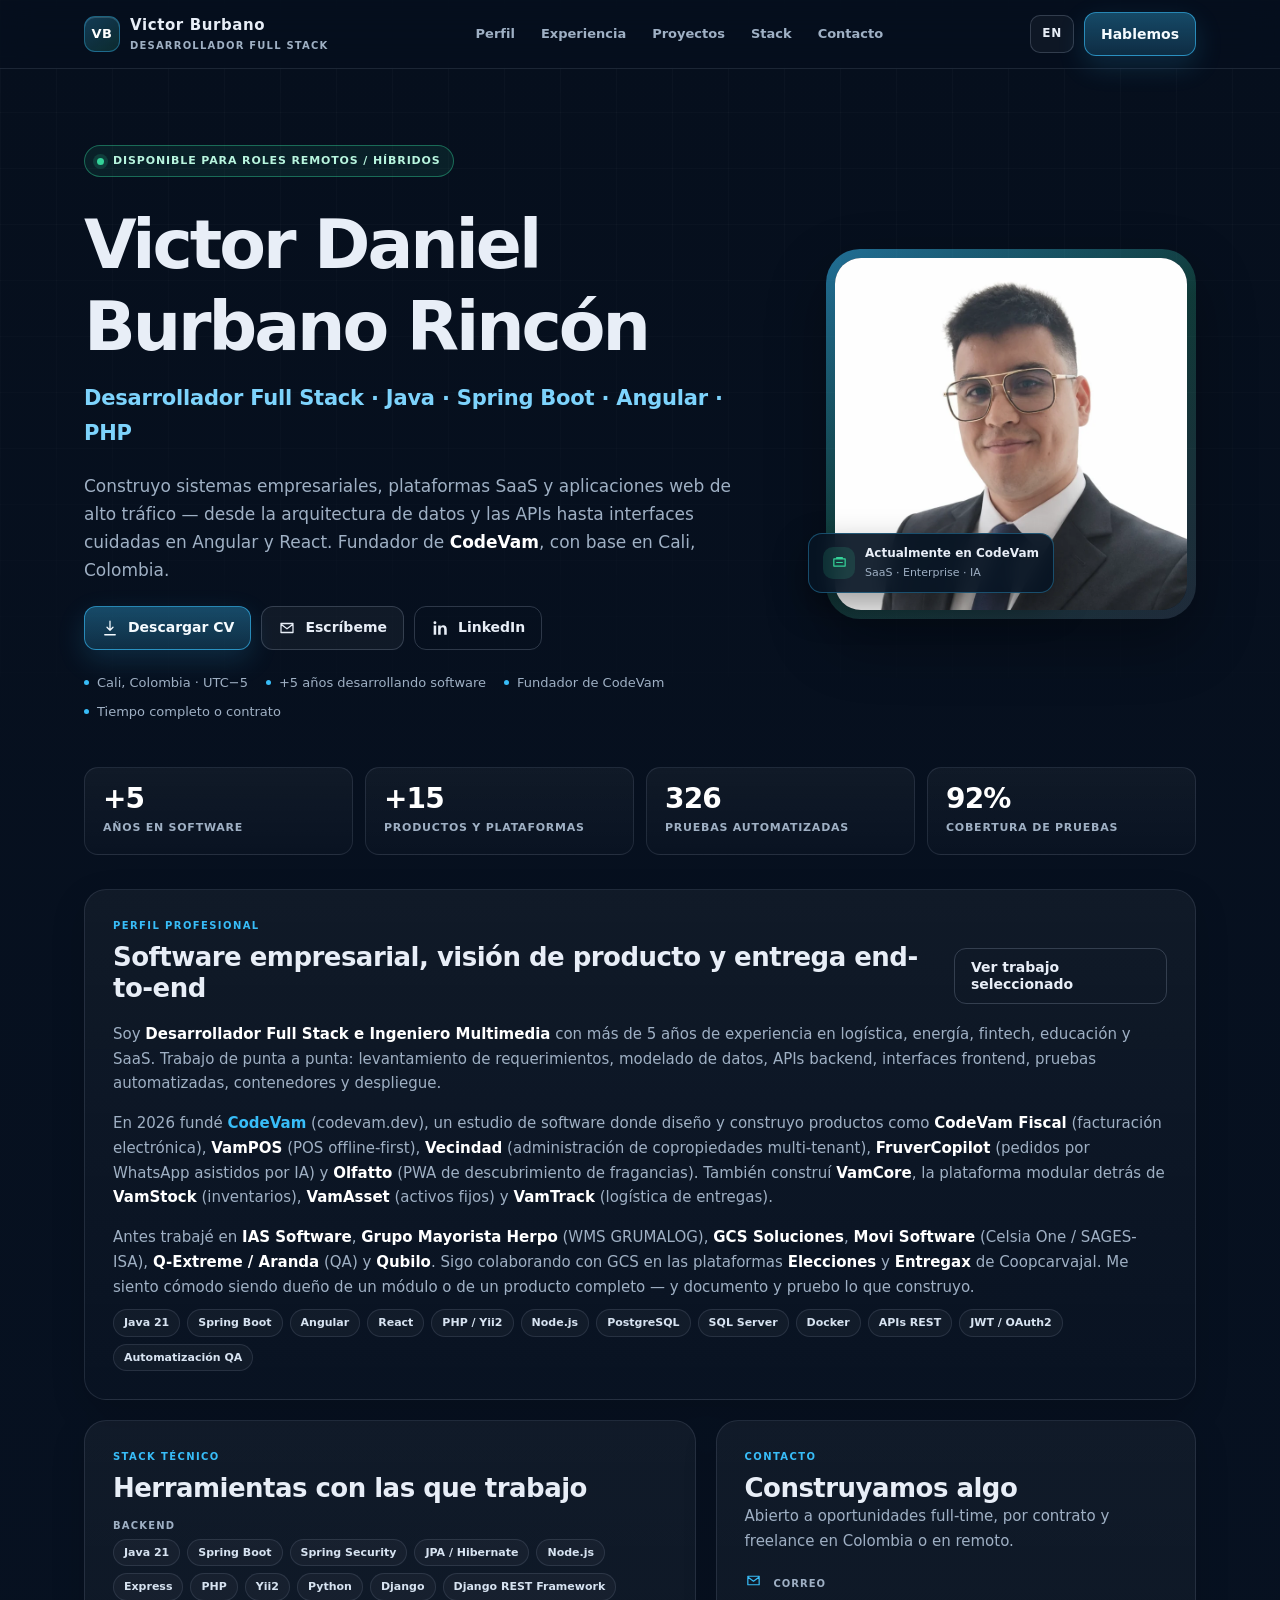
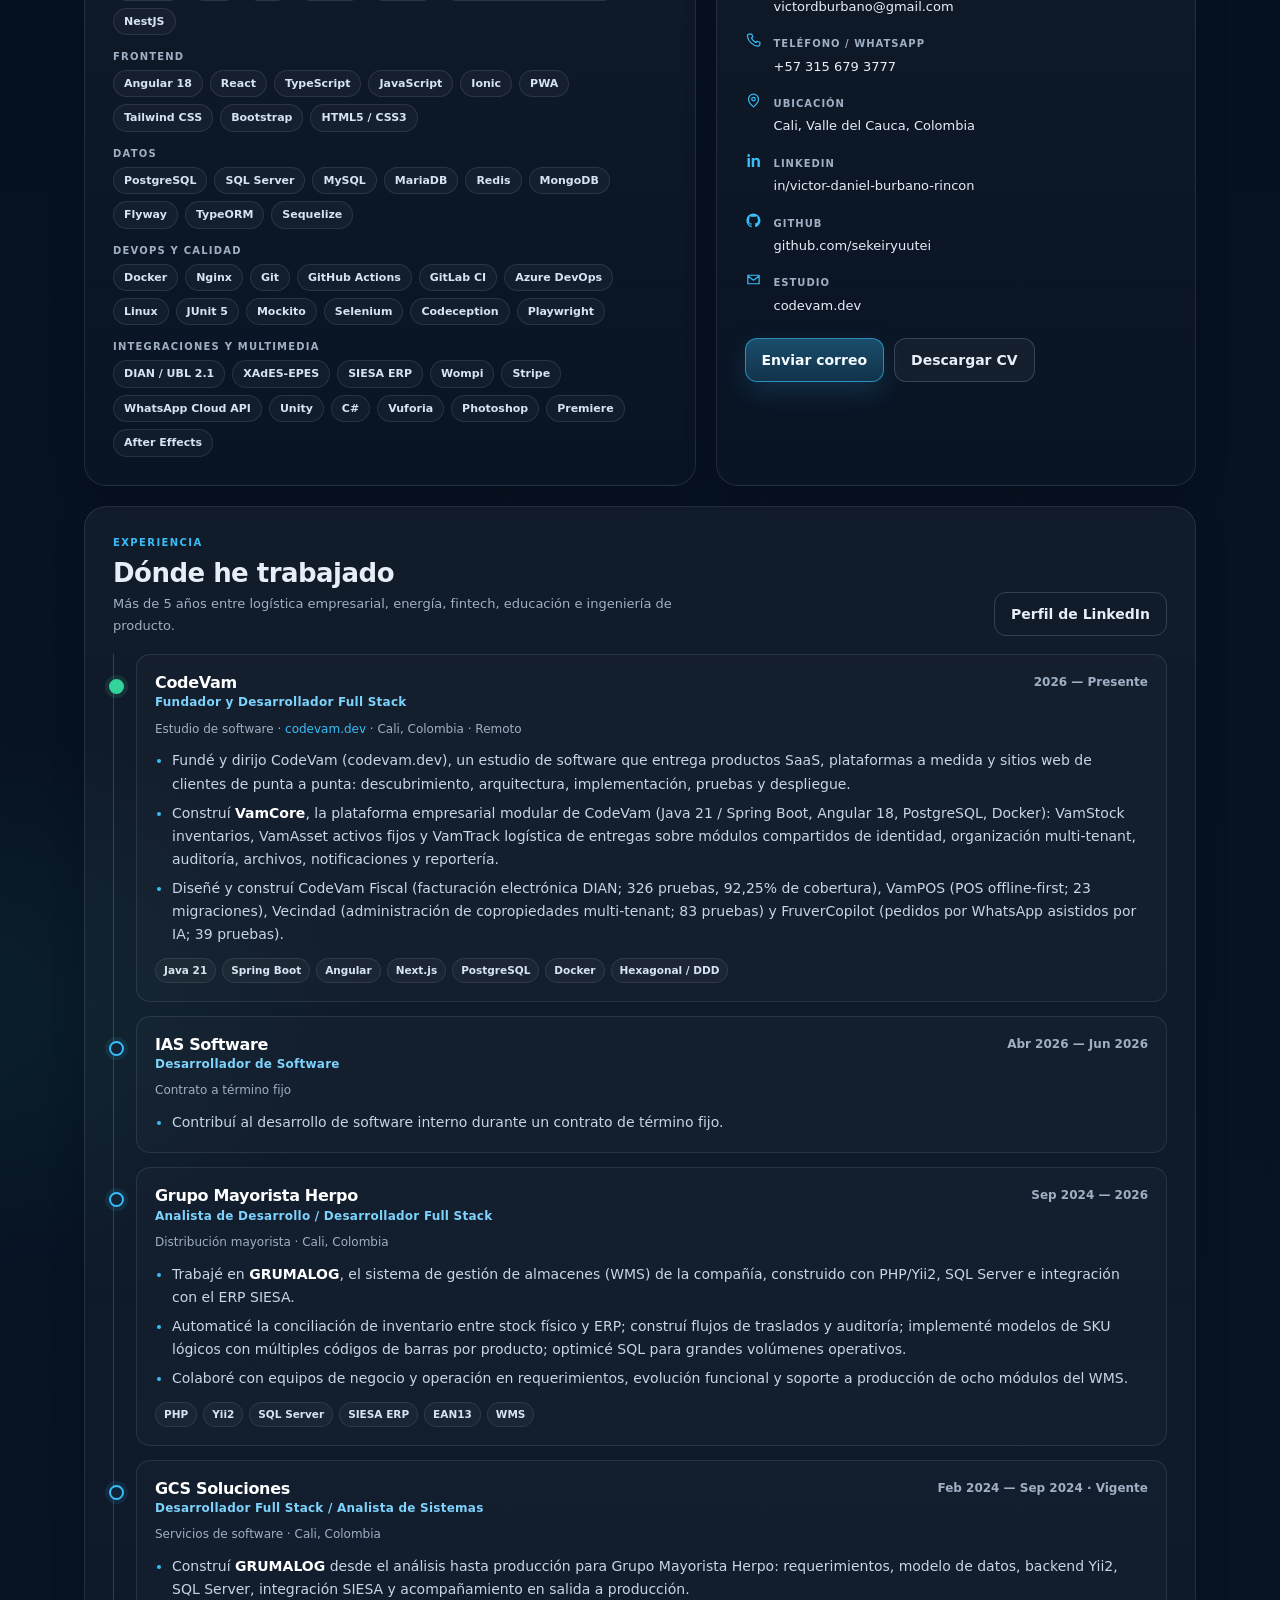
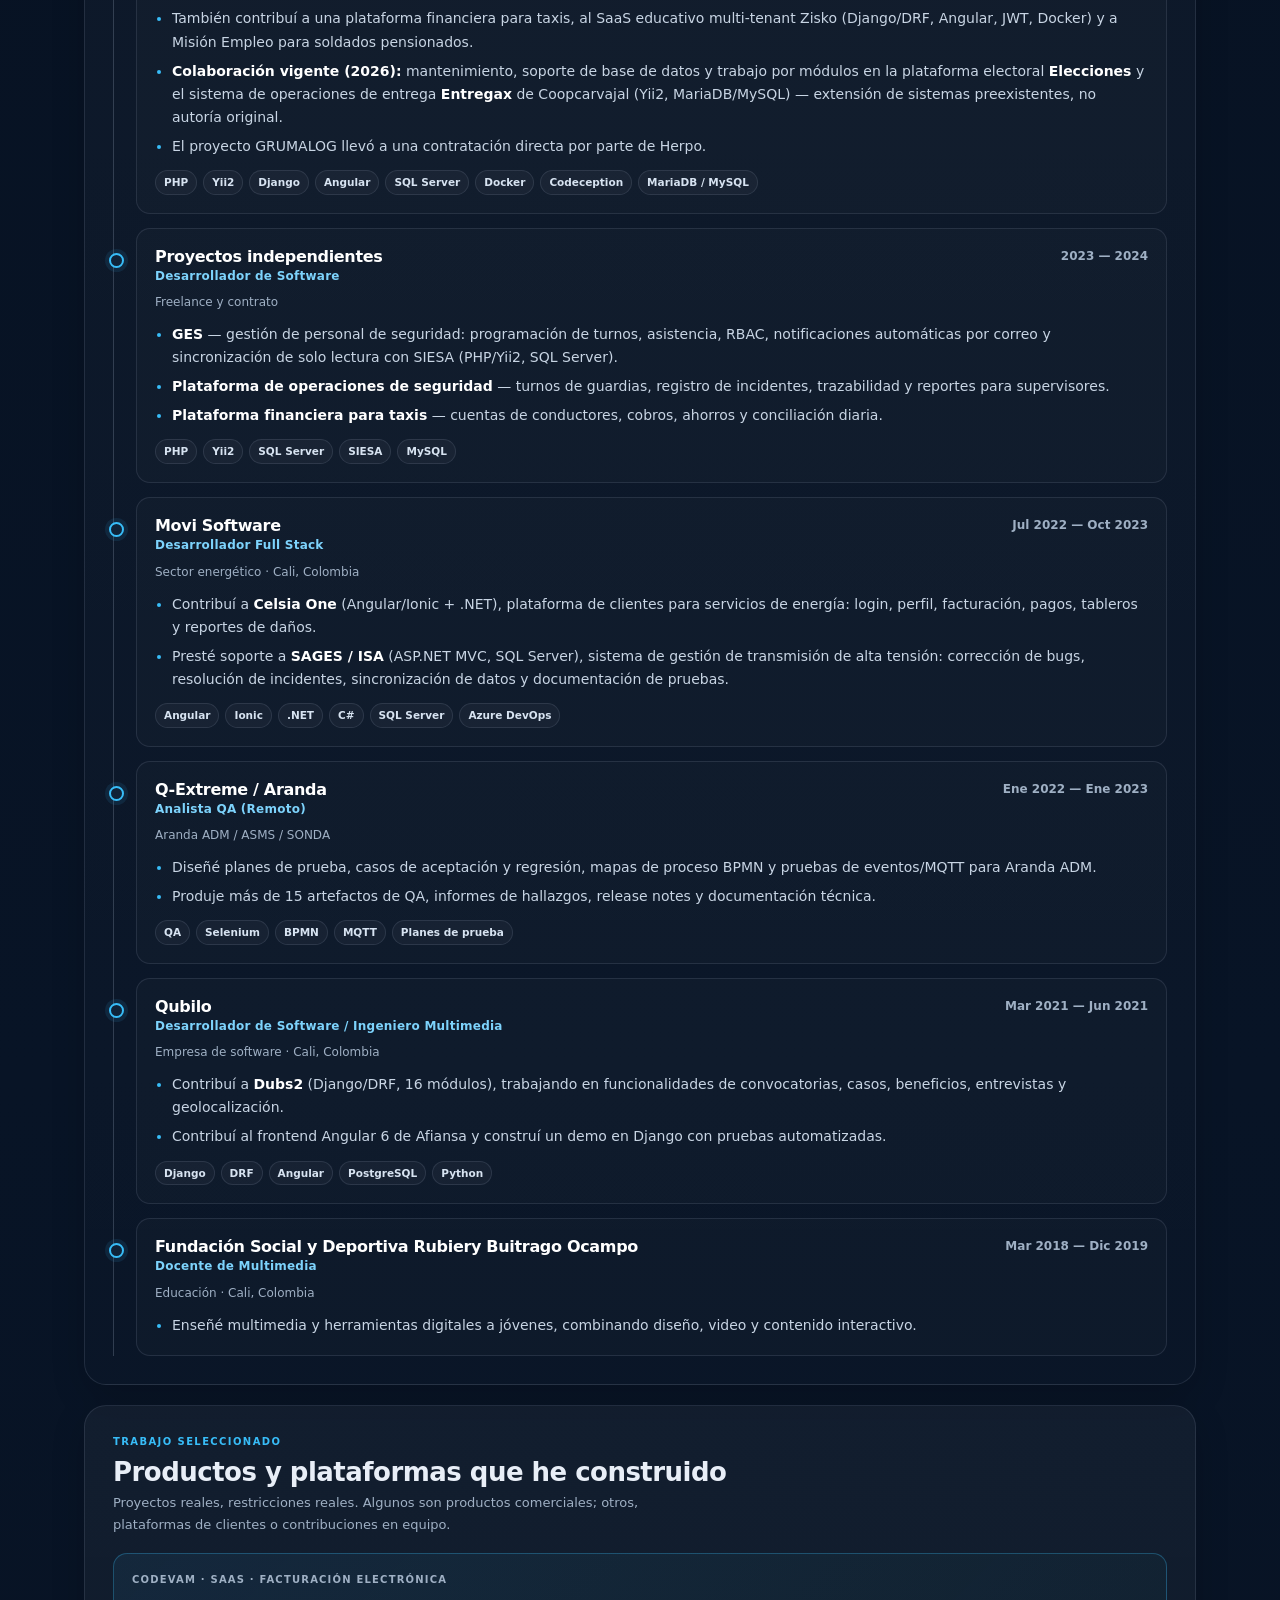
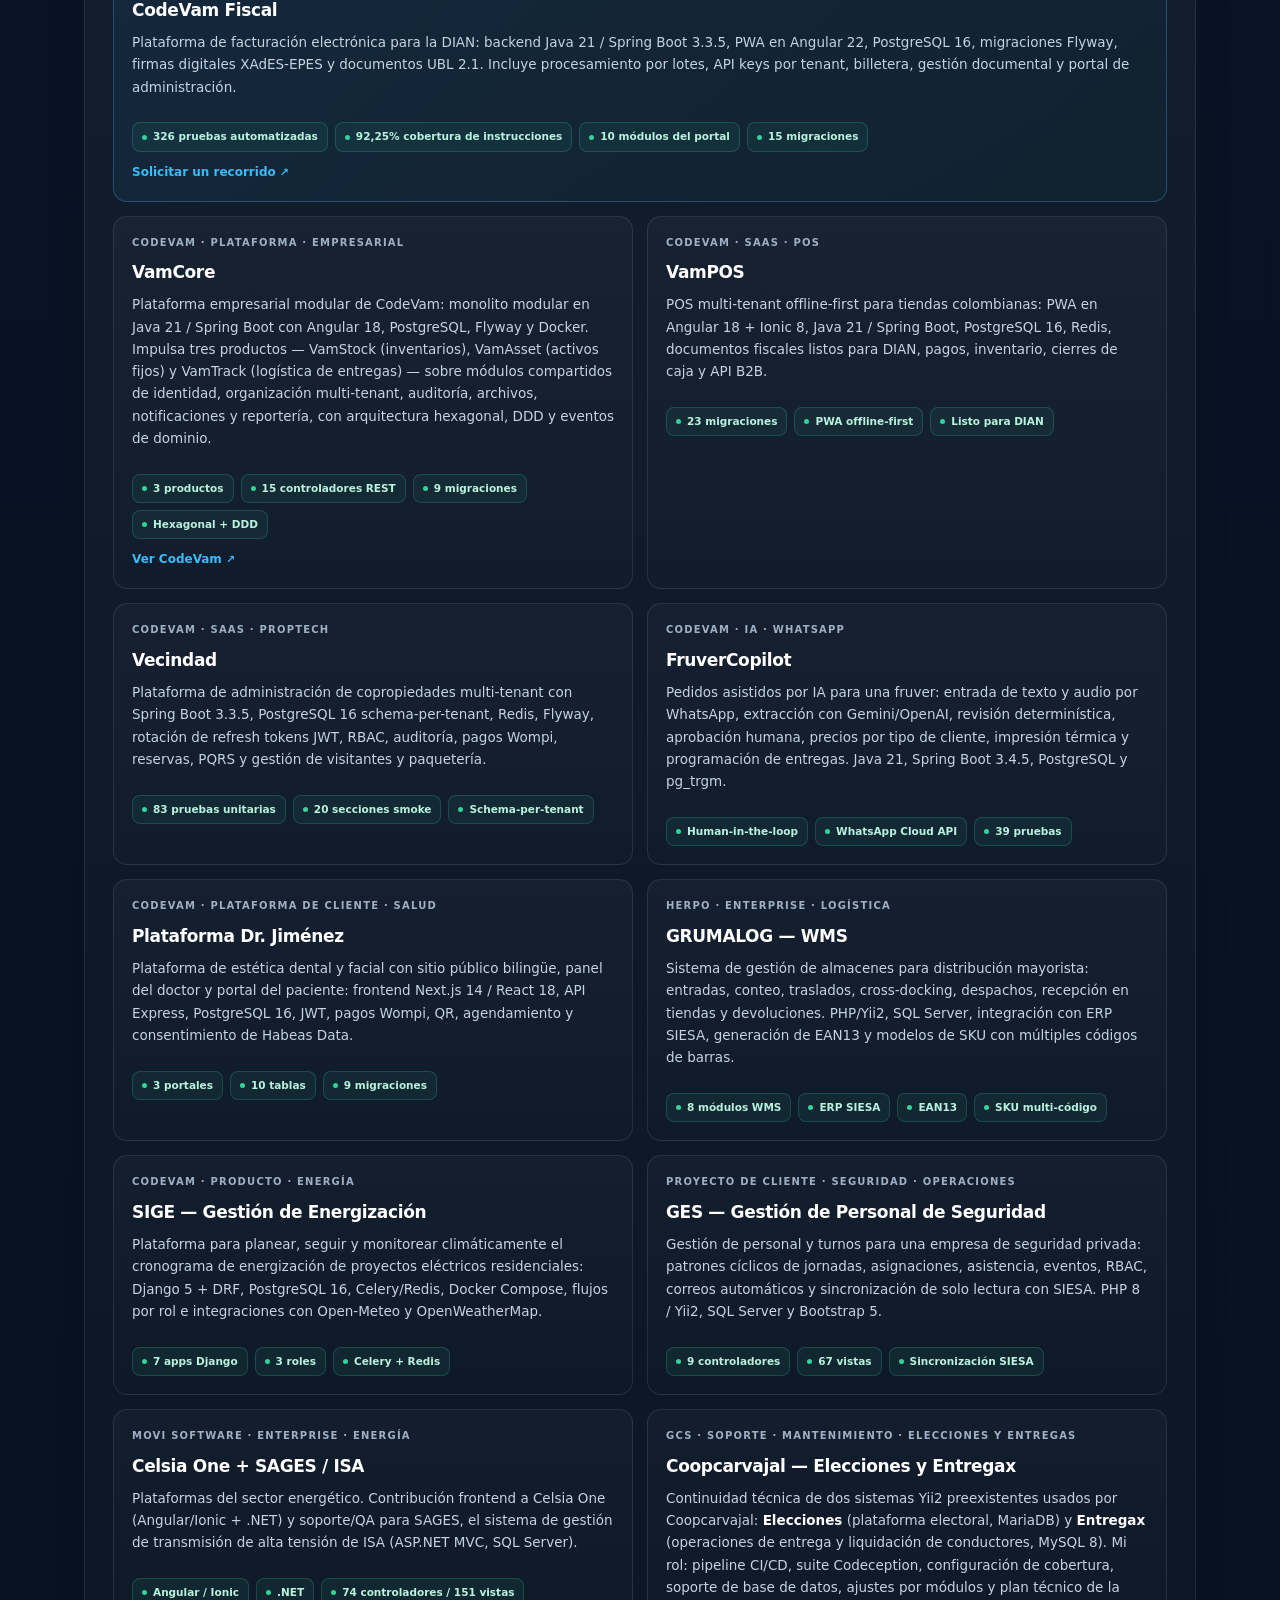
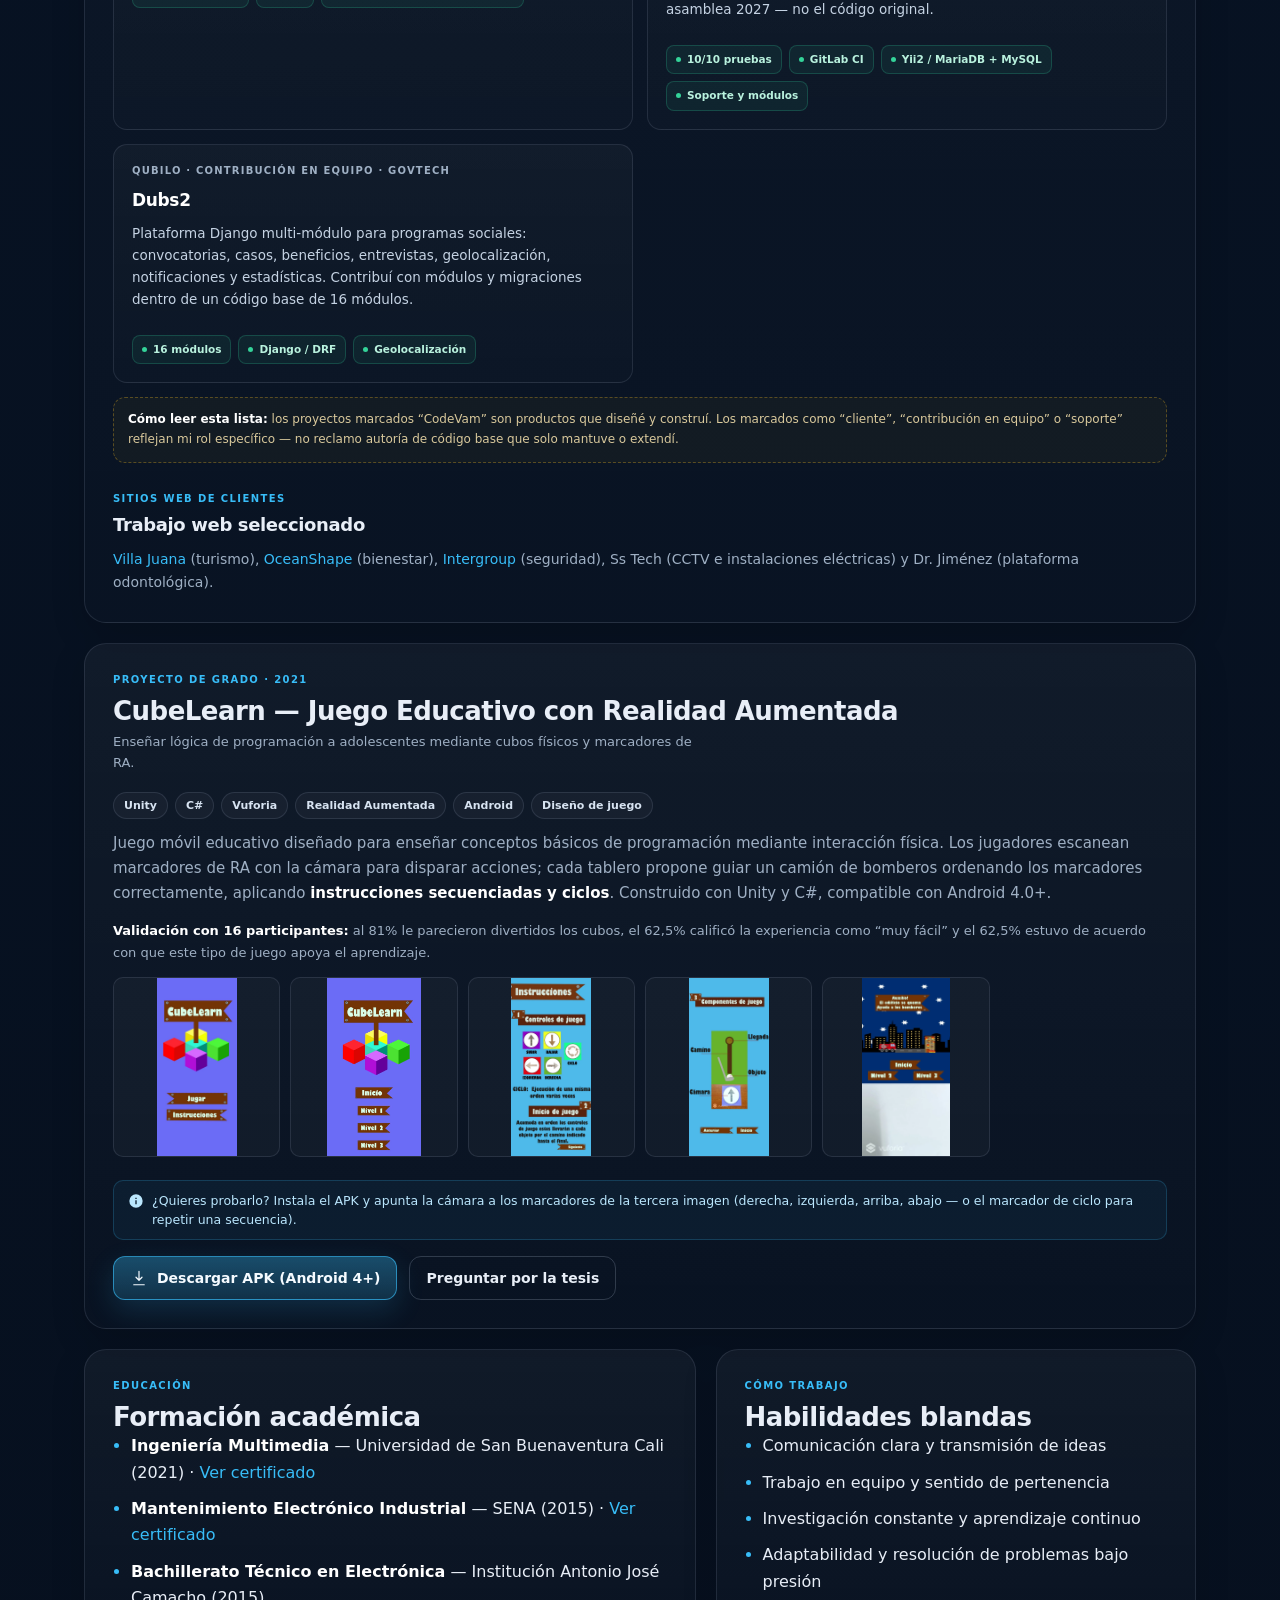
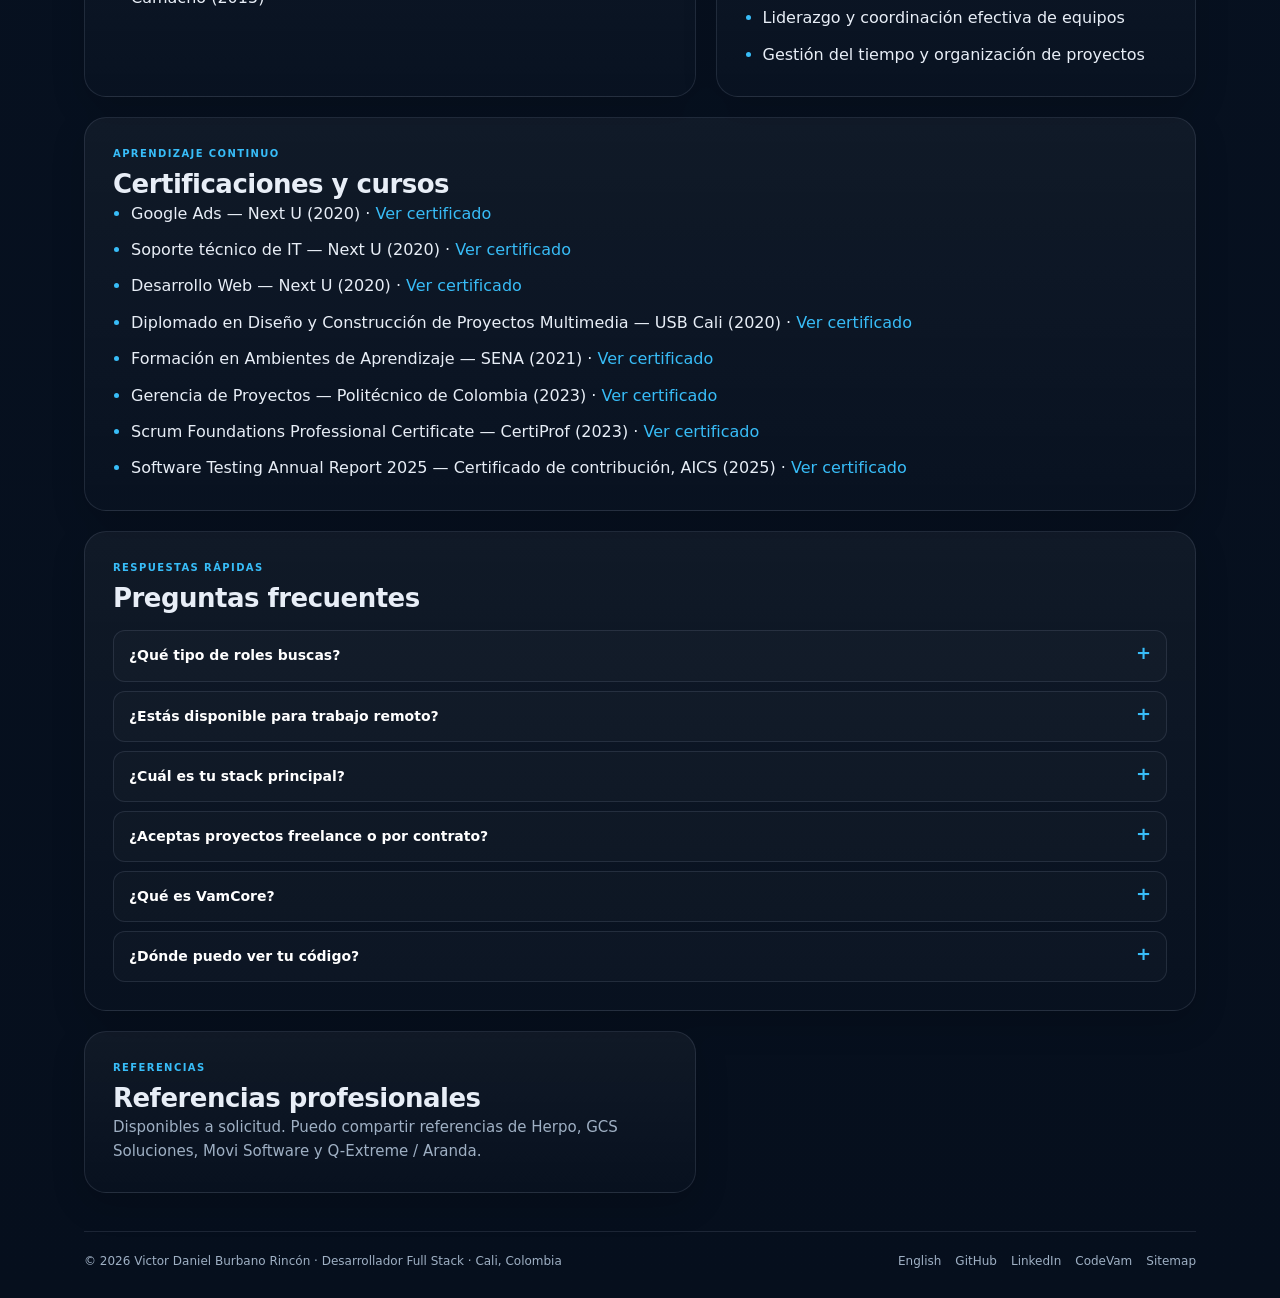
==== commit f781ed44: "Showcase VamCore, CodeVam studio and ongoing GCS work; add LLM discovery files" ====
--- a/es/index.html
+++ b/es/index.html
@@ -7,8 +7,8 @@
   <meta name="format-detection" content="telephone=no">
 
   <title>Victor Burbano | Desarrollador Full Stack (Java, Spring Boot, Angular) — Cali, Colombia</title>
-  <meta name="description" content="Desarrollador Full Stack en Cali, Colombia. Java/Spring Boot, Angular/React, PHP/Yii2 y Node. Fundador de CodeVam. Disponible para roles remotos e híbridos.">
-  <meta name="keywords" content="Victor Burbano, Victor Daniel Burbano Rincón, desarrollador full stack Cali, desarrollador Java Colombia, Spring Boot, Angular, React, PHP Yii2, Node.js, trabajo remoto Colombia, CodeVam, ingeniero multimedia">
+  <meta name="description" content="Desarrollador Full Stack en Cali, Colombia. Más de 5 años en Java/Spring Boot, Angular/React, PHP/Yii2 y Node. Fundador de CodeVam. Disponible para remoto.">
+  <meta name="keywords" content="Victor Burbano, Victor Daniel Burbano Rincón, desarrollador full stack Cali, desarrollador Java Colombia, Spring Boot, Angular, React, PHP Yii2, Node.js, trabajo remoto Colombia, CodeVam, VamCore, software empresarial, más de 5 años de experiencia, ingeniero multimedia">
   <meta name="author" content="Victor Daniel Burbano Rincón">
   <meta name="robots" content="index, follow, max-image-preview:large, max-snippet:-1, max-video-preview:-1">
   <meta name="theme-color" content="#060f1d">
@@ -16,13 +16,14 @@
   <link rel="alternate" hreflang="en" href="https://victorburbano.com/">
   <link rel="alternate" hreflang="es" href="https://victorburbano.com/es/">
   <link rel="alternate" hreflang="x-default" href="https://victorburbano.com/">
+  <link rel="alternate" type="text/plain" href="https://victorburbano.com/llms.txt" title="LLM-readable summary">
 
   <!-- Open Graph -->
   <meta property="og:type" content="profile">
   <meta property="og:site_name" content="Victor Burbano — Desarrollador Full Stack">
   <meta property="og:url" content="https://victorburbano.com/es/">
   <meta property="og:title" content="Victor Burbano | Desarrollador Full Stack (Java, Spring Boot, Angular)">
-  <meta property="og:description" content="Desarrollador Full Stack en Cali, Colombia. Java/Spring Boot, Angular/React, PHP/Yii2 y Node. Fundador de CodeVam. Disponible para roles remotos e híbridos.">
+  <meta property="og:description" content="Desarrollador Full Stack en Cali, Colombia con más de 5 años en Java/Spring Boot, Angular/React, PHP/Yii2 y Node. Fundador de CodeVam. Disponible para roles remotos e híbridos.">
   <meta property="og:image" content="https://victorburbano.com/assets/og-image-es.jpg">
   <meta property="og:image:secure_url" content="https://victorburbano.com/assets/og-image-es.jpg">
   <meta property="og:image:type" content="image/jpeg">
@@ -38,7 +39,7 @@
   <!-- Twitter / X -->
   <meta name="twitter:card" content="summary_large_image">
   <meta name="twitter:title" content="Victor Burbano | Desarrollador Full Stack (Java, Spring Boot, Angular)">
-  <meta name="twitter:description" content="Desarrollador Full Stack en Cali, Colombia. Java/Spring Boot, Angular/React, PHP/Yii2 y Node. Fundador de CodeVam.">
+  <meta name="twitter:description" content="Desarrollador Full Stack en Cali, Colombia con más de 5 años en Java/Spring Boot, Angular/React, PHP/Yii2 y Node. Fundador de CodeVam.">
   <meta name="twitter:image" content="https://victorburbano.com/assets/og-image-es.jpg">
   <meta name="twitter:image:alt" content="Victor Burbano — Desarrollador Full Stack, Cali, Colombia">
 
@@ -82,7 +83,7 @@
         "name": "Victor Daniel Burbano Rincón",
         "alternateName": ["Victor Burbano", "Víctor Burbano", "Victor Daniel Burbano"],
         "jobTitle": "Desarrollador Full Stack",
-        "description": "Desarrollador Full Stack e Ingeniero Multimedia con más de 4 años de experiencia construyendo sistemas empresariales, plataformas SaaS y aplicaciones web. Fundador de CodeVam.",
+        "description": "Desarrollador Full Stack e Ingeniero Multimedia con más de 5 años de experiencia construyendo sistemas empresariales, plataformas SaaS y aplicaciones web. Fundador de CodeVam y creador de VamCore.",
         "url": "https://victorburbano.com/",
         "image": {
           "@type": "ImageObject",
@@ -143,7 +144,11 @@
           "PostgreSQL", "SQL Server", "MySQL", "MariaDB", "Redis", "MongoDB",
           "Docker", "GitLab CI", "GitHub Actions", "REST APIs", "JWT", "OAuth2",
           "Facturación electrónica", "DIAN", "SIESA ERP", "Arquitectura de software",
-          "Pruebas automatizadas", "Selenium", "JUnit", "Codeception"
+          "Pruebas automatizadas", "Selenium", "JUnit", "Codeception",
+          "VamCore", "VamStock", "VamAsset", "VamTrack", "Software empresarial",
+          "Gestión de almacenes", "Gestión de activos", "Logística de entregas",
+          "SaaS multi-tenant", "Arquitectura hexagonal", "Diseño guiado por el dominio",
+          "Spring AI", "WhatsApp Business API"
         ],
         "knowsLanguage": [
           { "@type": "Language", "name": "Español" },
@@ -157,7 +162,7 @@
             "name": "Cali",
             "addressCountry": "CO"
           },
-          "skills": "Java, Spring Boot, Angular, React, PHP, Yii2, Node.js, PostgreSQL, SQL Server, Docker, automatización de pruebas"
+          "skills": "Java, Spring Boot, Angular, React, PHP, Yii2, Node.js, PostgreSQL, SQL Server, Docker, automatización de pruebas, VamCore, arquitectura hexagonal, diseño guiado por el dominio"
         },
         "seeks": {
           "@type": "Demand",
@@ -204,6 +209,14 @@
           "@type": "Answer",
           "text": "Sí, a través de CodeVam. Puede unirse a un equipo existente o entregar un proyecto de principio a fin, desde la arquitectura y el diseño de base de datos hasta el despliegue y las pruebas."
         }
+      },
+      {
+        "@type": "Question",
+        "name": "¿Qué es VamCore?",
+        "acceptedAnswer": {
+          "@type": "Answer",
+          "text": "VamCore es la plataforma empresarial modular de CodeVam, construida con Java 21 / Spring Boot, Angular y PostgreSQL. Impulsa VamStock (inventarios), VamAsset (activos fijos) y VamTrack (logística de entregas) sobre módulos compartidos de identidad, organización multi-tenant, auditoría, archivos, notificaciones y reportería."
+        }
       }
     ]
   }
@@ -268,7 +281,7 @@
         </div>
         <ul class="hero-facts">
           <li>Cali, Colombia · UTC−5</li>
-          <li>+4 años desarrollando software</li>
+          <li>+5 años desarrollando software</li>
           <li>Fundador de CodeVam</li>
           <li>Tiempo completo o contrato</li>
         </ul>
@@ -291,7 +304,7 @@
     </section>
 
     <div class="stats" aria-label="Resumen de carrera">
-      <div class="stat"><strong>+4</strong><span>Años en software</span></div>
+      <div class="stat"><strong>+5</strong><span>Años en software</span></div>
       <div class="stat"><strong>+15</strong><span>Productos y plataformas</span></div>
       <div class="stat"><strong>326</strong><span>Pruebas automatizadas</span></div>
       <div class="stat"><strong>92%</strong><span>Cobertura de pruebas</span></div>
@@ -308,22 +321,26 @@
         </div>
         <div class="lede">
           <p>
-            Soy <strong>Desarrollador Full Stack e Ingeniero Multimedia</strong> con más de 4 años de experiencia
+            Soy <strong>Desarrollador Full Stack e Ingeniero Multimedia</strong> con más de 5 años de experiencia
             en logística, energía, fintech, educación y SaaS. Trabajo de punta a punta: levantamiento de
             requerimientos, modelado de datos, APIs backend, interfaces frontend, pruebas automatizadas,
             contenedores y despliegue.
           </p>
           <p>
-            En 2026 fundé <strong>CodeVam</strong>, un estudio de software donde diseño y construyo productos como
+            En 2026 fundé <strong><a href="https://codevam.dev/" target="_blank" rel="noopener noreferrer">CodeVam</a></strong>
+            (codevam.dev), un estudio de software donde diseño y construyo productos como
             <strong>CodeVam Fiscal</strong> (facturación electrónica), <strong>VamPOS</strong> (POS offline-first),
             <strong>Vecindad</strong> (administración de copropiedades multi-tenant), <strong>FruverCopilot</strong>
             (pedidos por WhatsApp asistidos por IA) y <strong>Olfatto</strong> (PWA de descubrimiento de fragancias).
+            También construí <strong>VamCore</strong>, la plataforma modular detrás de <strong>VamStock</strong>
+            (inventarios), <strong>VamAsset</strong> (activos fijos) y <strong>VamTrack</strong> (logística de entregas).
           </p>
           <p>
-            Antes trabajé en <strong>Grupo Mayorista Herpo</strong> (WMS GRUMALOG), <strong>GCS Soluciones</strong>,
-            <strong>IAS Software</strong>, <strong>Movi Software</strong> (Celsia One / SAGES-ISA),
-            <strong>Q-Extreme / Aranda</strong> (QA) y <strong>Qubilo</strong>. Me siento cómodo siendo dueño de un
-            módulo o de un producto completo — y documento y pruebo lo que construyo.
+            Antes trabajé en <strong>IAS Software</strong>, <strong>Grupo Mayorista Herpo</strong> (WMS GRUMALOG),
+            <strong>GCS Soluciones</strong>, <strong>Movi Software</strong> (Celsia One / SAGES-ISA),
+            <strong>Q-Extreme / Aranda</strong> (QA) y <strong>Qubilo</strong>. Sigo colaborando con GCS en las
+            plataformas <strong>Elecciones</strong> y <strong>Entregax</strong> de Coopcarvajal. Me siento cómodo
+            siendo dueño de un módulo o de un producto completo — y documento y pruebo lo que construyo.
           </p>
         </div>
         <div class="pills" aria-label="Tecnologías principales">
@@ -430,7 +447,7 @@
           <div>
             <span class="eyebrow">Experiencia</span>
             <h2 id="experience-title">Dónde he trabajado</h2>
-            <p>Cuatro años entre logística empresarial, energía, fintech, educación e ingeniería de producto.</p>
+            <p>Más de 5 años entre logística empresarial, energía, fintech, educación e ingeniería de producto.</p>
           </div>
           <a class="btn ghost" href="https://www.linkedin.com/in/victor-daniel-burbano-rincon-93b882168" target="_blank" rel="noopener noreferrer">Perfil de LinkedIn</a>
         </div>
@@ -440,20 +457,21 @@
             <div class="job-head">
               <div>
                 <h3 class="job-title">CodeVam <span>Fundador y Desarrollador Full Stack</span></h3>
-                <p class="job-foot">Estudio de software · Cali, Colombia · Remoto</p>
+                <p class="job-foot">Estudio de software · <a href="https://codevam.dev/" target="_blank" rel="noopener noreferrer">codevam.dev</a> · Cali, Colombia · Remoto</p>
               </div>
               <div class="job-meta">2026 — Presente</div>
             </div>
             <div class="job-body">
               <ul>
-                <li>Fundé y dirijo un estudio de software que entrega productos SaaS y plataformas a medida de punta a punta: descubrimiento, arquitectura, implementación, pruebas y despliegue.</li>
-                <li>Diseñé y construí productos como CodeVam Fiscal (facturación electrónica DIAN), VamPOS (POS offline-first), Vecindad (administración de copropiedades multi-tenant) y FruverCopilot (pedidos por WhatsApp asistidos por IA).</li>
-                <li>Entregué plataformas y sitios web para negocios de odontología, turismo, bienestar y seguridad.</li>
+                <li>Fundé y dirijo CodeVam (codevam.dev), un estudio de software que entrega productos SaaS, plataformas a medida y sitios web de clientes de punta a punta: descubrimiento, arquitectura, implementación, pruebas y despliegue.</li>
+                <li>Construí <strong>VamCore</strong>, la plataforma empresarial modular de CodeVam (Java 21 / Spring Boot, Angular 18, PostgreSQL, Docker): VamStock inventarios, VamAsset activos fijos y VamTrack logística de entregas sobre módulos compartidos de identidad, organización multi-tenant, auditoría, archivos, notificaciones y reportería.</li>
+                <li>Diseñé y construí CodeVam Fiscal (facturación electrónica DIAN; 326 pruebas, 92,25% de cobertura), VamPOS (POS offline-first; 23 migraciones), Vecindad (administración de copropiedades multi-tenant; 83 pruebas) y FruverCopilot (pedidos por WhatsApp asistidos por IA; 39 pruebas).</li>
               </ul>
             </div>
             <div class="job-tags">
               <span class="tag">Java 21</span><span class="tag">Spring Boot</span><span class="tag">Angular</span>
               <span class="tag">Next.js</span><span class="tag">PostgreSQL</span><span class="tag">Docker</span>
+              <span class="tag">Hexagonal / DDD</span>
             </div>
           </article>
 
@@ -499,18 +517,20 @@
                 <h3 class="job-title">GCS Soluciones <span>Desarrollador Full Stack / Analista de Sistemas</span></h3>
                 <p class="job-foot">Servicios de software · Cali, Colombia</p>
               </div>
-              <div class="job-meta">Feb 2024 — Sep 2024</div>
+              <div class="job-meta">Feb 2024 — Sep 2024 · Vigente</div>
             </div>
             <div class="job-body">
               <ul>
                 <li>Construí <strong>GRUMALOG</strong> desde el análisis hasta producción para Grupo Mayorista Herpo: requerimientos, modelo de datos, backend Yii2, SQL Server, integración SIESA y acompañamiento en salida a producción.</li>
                 <li>También contribuí a una plataforma financiera para taxis, al SaaS educativo multi-tenant Zisko (Django/DRF, Angular, JWT, Docker) y a Misión Empleo para soldados pensionados.</li>
+                <li><strong>Colaboración vigente (2026):</strong> mantenimiento, soporte de base de datos y trabajo por módulos en la plataforma electoral <strong>Elecciones</strong> y el sistema de operaciones de entrega <strong>Entregax</strong> de Coopcarvajal (Yii2, MariaDB/MySQL) — extensión de sistemas preexistentes, no autoría original.</li>
                 <li>El proyecto GRUMALOG llevó a una contratación directa por parte de Herpo.</li>
               </ul>
             </div>
             <div class="job-tags">
               <span class="tag">PHP</span><span class="tag">Yii2</span><span class="tag">Django</span>
               <span class="tag">Angular</span><span class="tag">SQL Server</span><span class="tag">Docker</span>
+              <span class="tag">Codeception</span><span class="tag">MariaDB / MySQL</span>
             </div>
           </article>
 
@@ -643,6 +663,26 @@
           </article>
 
           <article class="project">
+            <span class="project-kicker">CodeVam · Plataforma · Empresarial</span>
+            <h3>VamCore</h3>
+            <p>
+              Plataforma empresarial modular de CodeVam: monolito modular en Java 21 / Spring Boot con Angular 18,
+              PostgreSQL, Flyway y Docker. Impulsa tres productos — VamStock (inventarios), VamAsset (activos fijos)
+              y VamTrack (logística de entregas) — sobre módulos compartidos de identidad, organización multi-tenant,
+              auditoría, archivos, notificaciones y reportería, con arquitectura hexagonal, DDD y eventos de dominio.
+            </p>
+            <div class="project-metrics">
+              <span class="metric">3 productos</span>
+              <span class="metric">15 controladores REST</span>
+              <span class="metric">9 migraciones</span>
+              <span class="metric">Hexagonal + DDD</span>
+            </div>
+            <div class="project-links">
+              <a href="https://codevam.dev/" target="_blank" rel="noopener noreferrer">Ver CodeVam</a>
+            </div>
+          </article>
+
+          <article class="project">
             <span class="project-kicker">CodeVam · SaaS · POS</span>
             <h3>VamPOS</h3>
             <p>
@@ -764,17 +804,19 @@
           </article>
 
           <article class="project">
-            <span class="project-kicker">Soporte · Mantenimiento · Elecciones</span>
-            <h3>Plataforma Electoral Coopcarvajal</h3>
-            <p>
-              Continuidad técnica de un sistema electoral preexistente en Yii2/MariaDB usado por una cooperativa.
-              Mi rol: pipeline CI/CD, suite Codeception, configuración de cobertura y plan técnico de la asamblea
-              2027 — no el código original.
+            <span class="project-kicker">GCS · Soporte · Mantenimiento · Elecciones y entregas</span>
+            <h3>Coopcarvajal — Elecciones y Entregax</h3>
+            <p>
+              Continuidad técnica de dos sistemas Yii2 preexistentes usados por Coopcarvajal: <strong>Elecciones</strong>
+              (plataforma electoral, MariaDB) y <strong>Entregax</strong> (operaciones de entrega y liquidación de
+              conductores, MySQL 8). Mi rol: pipeline CI/CD, suite Codeception, configuración de cobertura, soporte
+              de base de datos, ajustes por módulos y plan técnico de la asamblea 2027 — no el código original.
             </p>
             <div class="project-metrics">
               <span class="metric">10/10 pruebas</span>
               <span class="metric">GitLab CI</span>
-              <span class="metric">Yii2 / MariaDB</span>
+              <span class="metric">Yii2 / MariaDB + MySQL</span>
+              <span class="metric">Soporte y módulos</span>
             </div>
           </article>
 
@@ -914,6 +956,10 @@
           <details>
             <summary>¿Aceptas proyectos freelance o por contrato?</summary>
             <p>Sí, a través de CodeVam. Puedo unirme a un equipo existente o entregar un proyecto de principio a fin, desde la arquitectura y el diseño de base de datos hasta el despliegue y las pruebas.</p>
+          </details>
+          <details>
+            <summary>¿Qué es VamCore?</summary>
+            <p>VamCore es la plataforma empresarial modular de CodeVam: Java 21 / Spring Boot, Angular 18 y PostgreSQL. Impulsa VamStock (inventarios), VamAsset (activos fijos) y VamTrack (logística de entregas) sobre módulos compartidos de identidad, organización multi-tenant, auditoría, archivos, notificaciones y reportería.</p>
           </details>
           <details>
             <summary>¿Dónde puedo ver tu código?</summary>
